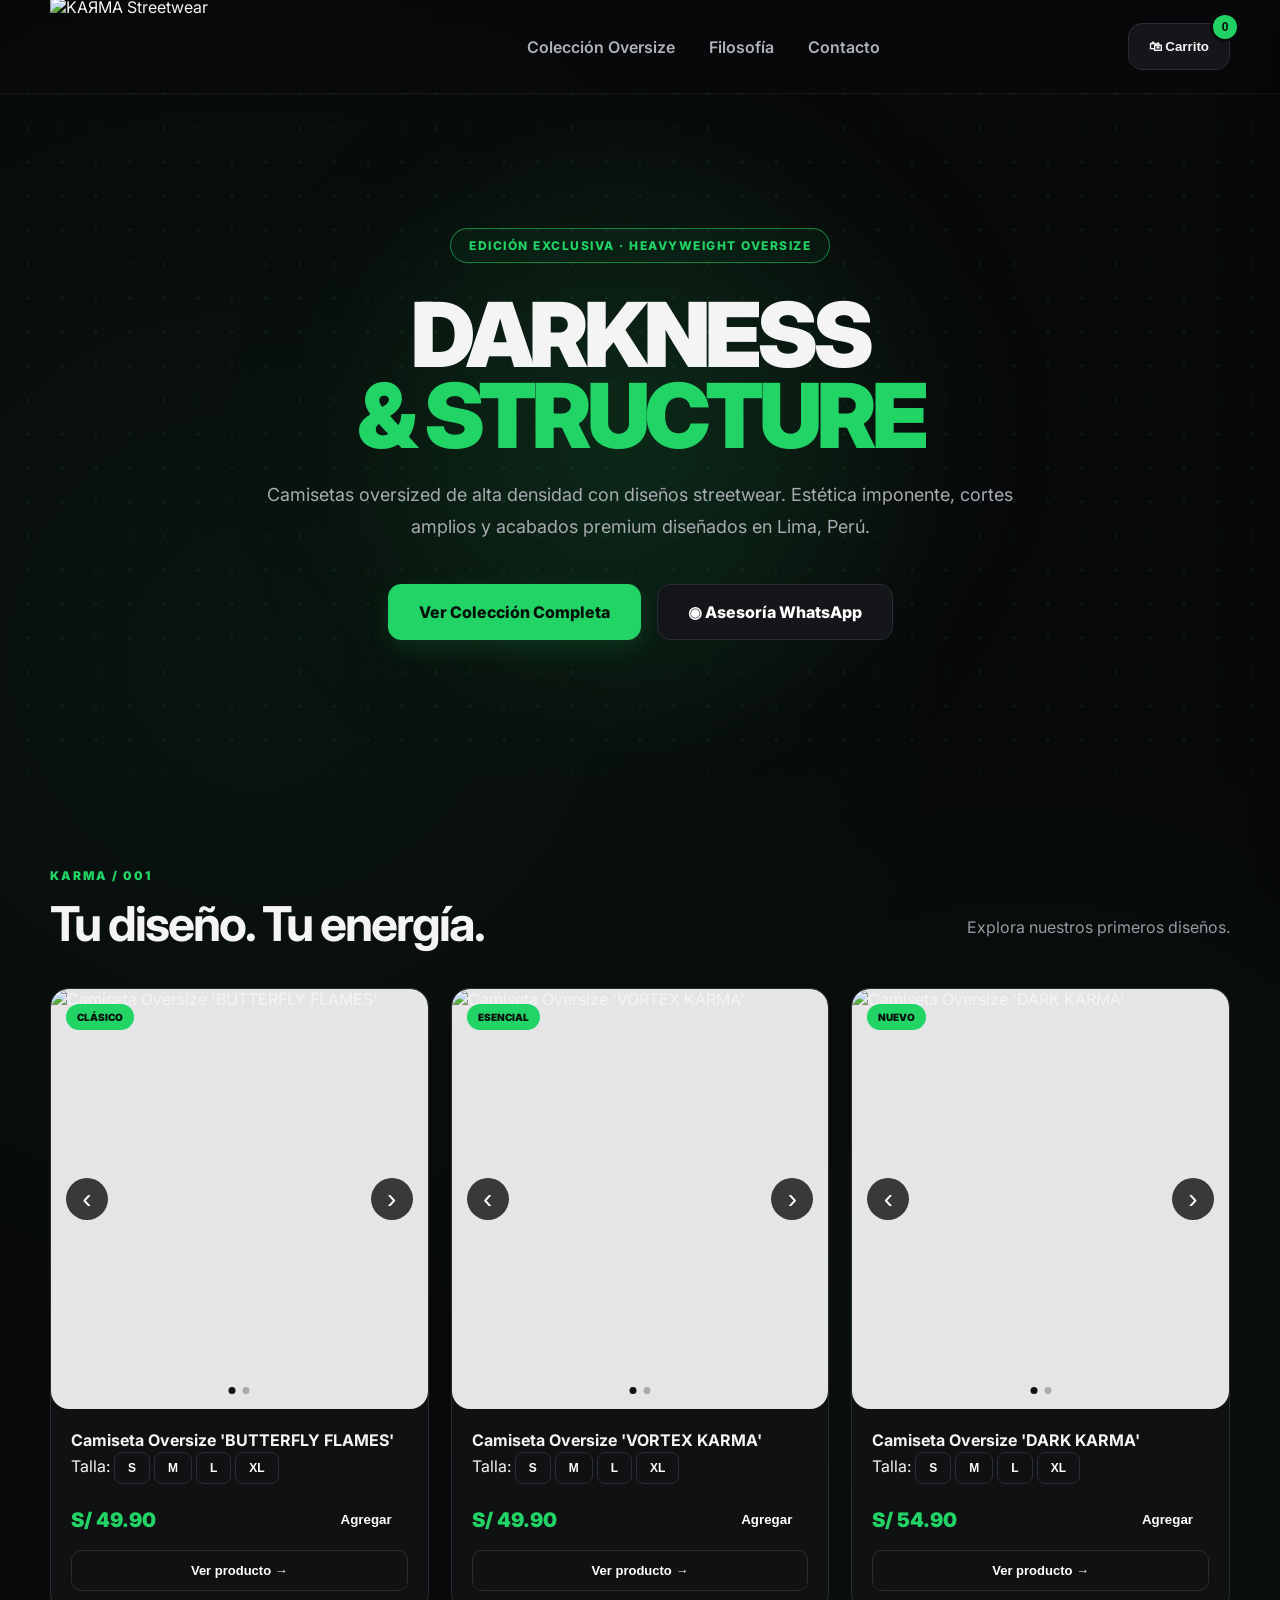
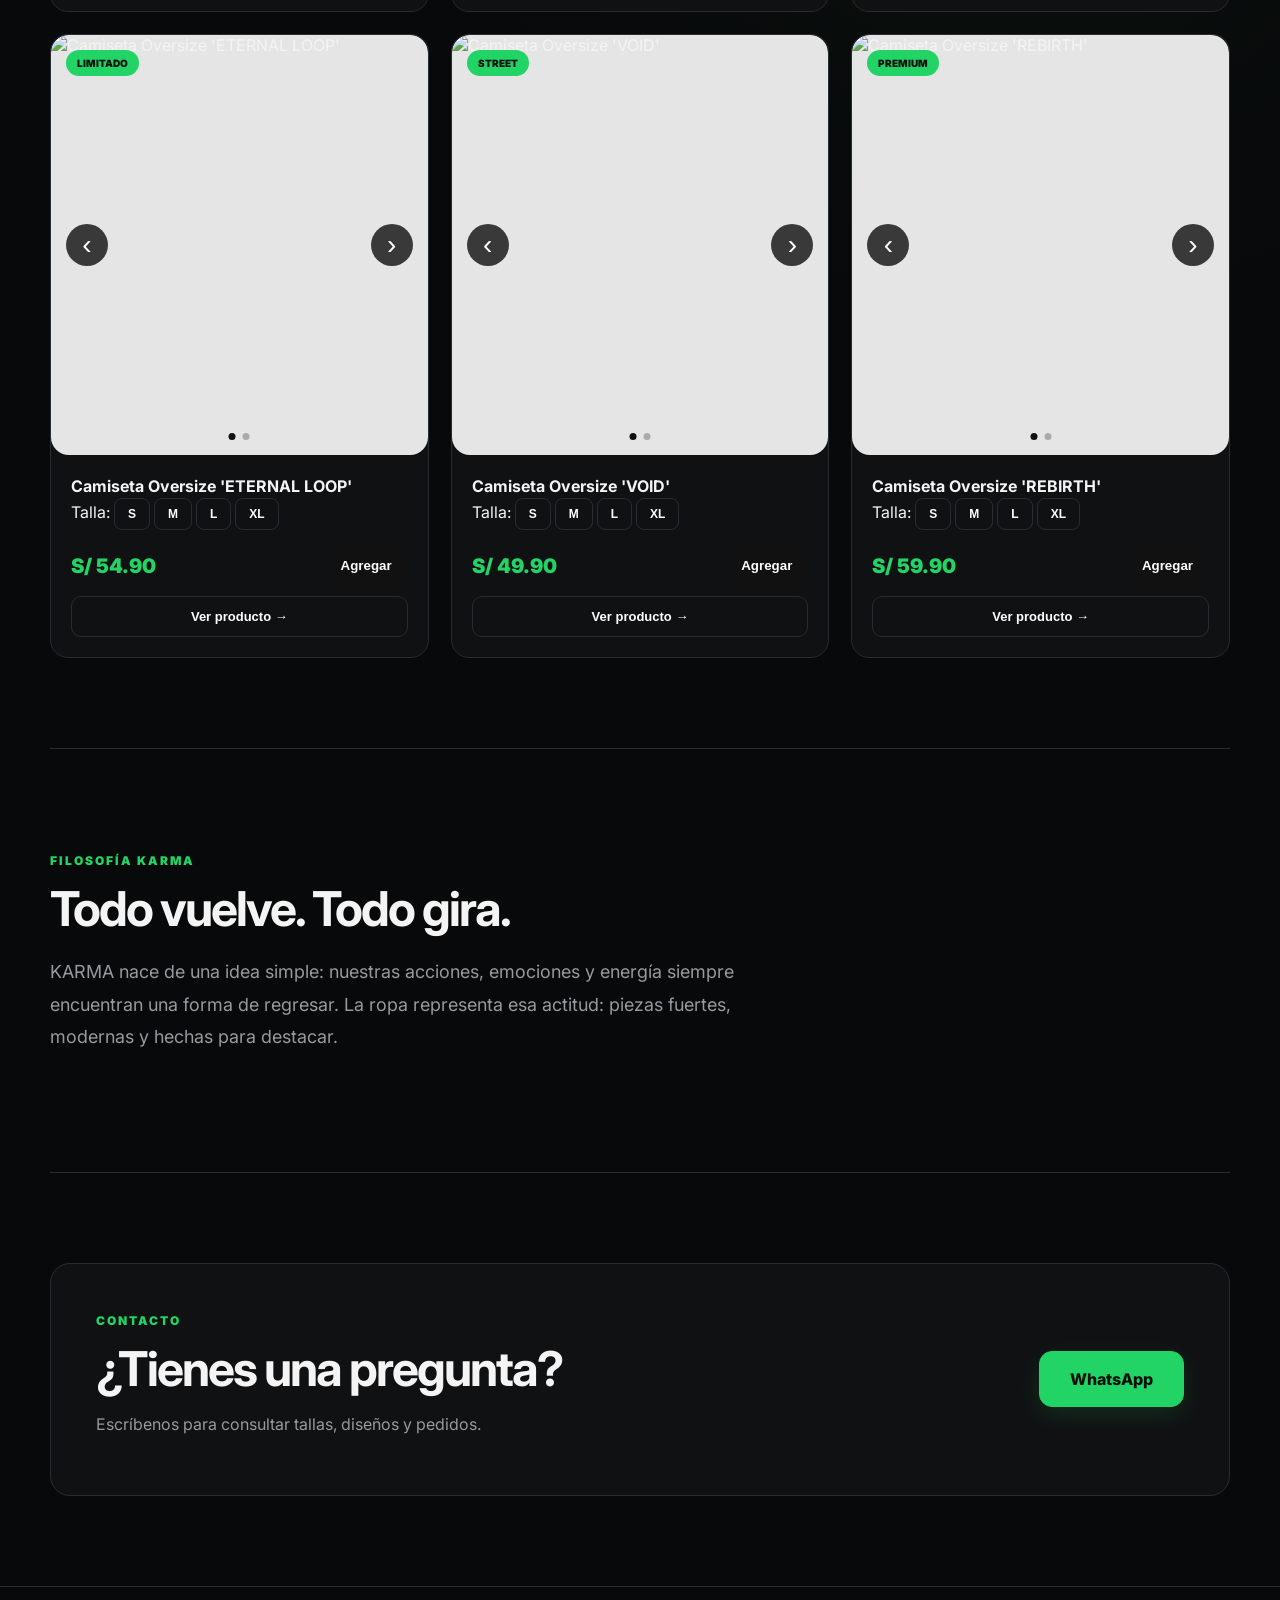
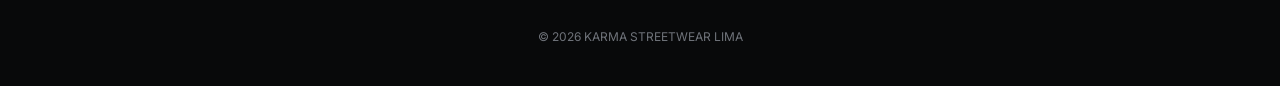
==== index.html @ e8d14afe "Add files via upload" ====
<!DOCTYPE html>
<html lang="es">
<head>
  <meta charset="UTF-8">
  <meta name="viewport" content="width=device-width, initial-scale=1.0">
  <meta name="description" content="KARMA — tienda de ropa streetwear oversized.">
  <title>KARMA | Streetwear</title>
  <link rel="preconnect" href="https://fonts.googleapis.com">
  <link rel="preconnect" href="https://fonts.gstatic.com" crossorigin>
  <link href="https://fonts.googleapis.com/css2?family=Inter:wght@400;500;600;700;800;900&display=swap" rel="stylesheet">
  <link rel="stylesheet" href="styles.css">
</head>
<body>

  <!-- NAVBAR -->
  <header class="navbar">
  <a href="#" class="brand">
  <img src="assets/logo-karma.png" alt="KAЯMA Streetwear">
</a>

    <nav class="nav-links">
      <a href="#coleccion">Colección Oversize</a>
      <a href="#filosofia">Filosofía</a>
      <a href="#contacto">Contacto</a>
    </nav>

    <button class="cart-button" id="cartButton" aria-label="Abrir carrito">
      🛍 <span>Carrito</span>
      <b id="cartCount">0</b>
    </button>
  </header>

  <!-- HERO -->
  <main>
    <section class="hero">
      <div class="hero-badge">EDICIÓN EXCLUSIVA · HEAVYWEIGHT OVERSIZE</div>

      <h1>DARKNESS <span>&amp; STRUCTURE</span></h1>

      <p>
        Camisetas oversized de alta densidad con diseños streetwear.
        Estética imponente, cortes amplios y acabados premium diseñados en Lima, Perú.
      </p>

      <div class="hero-actions">
        <a href="#coleccion" class="btn btn-primary">Ver Colección Completa</a>
        <a href="#contacto" class="btn btn-secondary">◉ Asesoría WhatsApp</a>
      </div>
    </section>

    <!-- COLECCIÓN -->
    <section class="collection" id="coleccion">
      <div class="section-heading">
        <div>
          <span class="eyebrow">KARMA / 001</span>
          <h2>Tu diseño. Tu energía.</h2>
        </div>
        <p>Explora nuestros primeros diseños.</p>
      </div>

      <div class="products" id="products"></div>
    </section>

    <!-- FILOSOFÍA -->
    <section class="philosophy" id="filosofia">
      <span class="eyebrow">FILOSOFÍA KARMA</span>
      <h2>Todo vuelve. Todo gira.</h2>
      <p>
        KARMA nace de una idea simple: nuestras acciones, emociones y energía
        siempre encuentran una forma de regresar. La ropa representa esa actitud:
        piezas fuertes, modernas y hechas para destacar.
      </p>
    </section>

    <!-- CONTACTO -->
    <section class="contact" id="contacto">
      <div>
        <span class="eyebrow">CONTACTO</span>
        <h2>¿Tienes una pregunta?</h2>
        <p>Escríbenos para consultar tallas, diseños y pedidos.</p>
      </div>
      <a class="btn btn-primary" href="https://wa.me/51999999999" target="_blank" rel="noopener">
        WhatsApp
      </a>
    </section>
  </main>

  <!-- MINI CARRITO -->
  <aside class="cart-panel" id="cartPanel">
    <div class="cart-header">
      <h3>Tu carrito</h3>
      <button id="closeCart">✕</button>
    </div>
    <div id="cartItems" class="cart-items">
      <p class="empty-cart">Tu carrito está vacío.</p>
    </div>
    <div class="cart-footer">
      <div><span>Total</span><strong id="cartTotal">S/ 0.00</strong></div>
      <button class="btn btn-primary checkout">Continuar pedido</button>
    </div>
  </aside>

  <div class="overlay" id="overlay"></div>
<!-- VISOR DE PRODUCTO -->
<div class="product-modal" id="productModal">

  <button class="product-modal-close" id="productModalClose">
    ✕
  </button>

  <img id="productModalImage" src="" alt="Producto">

</div>
<div class="payment-modal" id="paymentModal">

  <div class="payment-box">

    <button
      class="payment-close"
      id="paymentClose"
    >
      ✕
    </button>

    <span class="eyebrow">
      KAЯMA / PAGO
    </span>

    <h2>Realiza tu pago</h2>

    <p class="payment-intro">
      Escanea el código QR con Yape o realiza el pago al número indicado.
    </p>

    <img
      src="assets/payment/qr-yape.jpeg"
      alt="QR de Yape KAЯMA"
      class="yape-qr"
    >

    <div class="payment-data">

      <div>
        <span>Yape</span>
        <strong>938 746 323</strong>
      </div>

      <div>
        <span>Titular</span>
        <strong>Jefferson Sullon</strong>
      </div>

    </div>
<div class="customer-data">

  <h3>Datos de entrega</h3>

  <input
    type="text"
    id="customerName"
    placeholder="Nombre completo"
  >

  <input
    type="tel"
    id="customerPhone"
    placeholder="Número de celular"
  >

  <textarea
    id="customerAddress"
    placeholder="Dirección de entrega"
    rows="3"
  ></textarea>

</div>
    <div class="payment-total">
      <span>Total a pagar</span>
      <strong id="paymentTotal">S/ 0.00</strong>
    </div>

    <button
      class="btn btn-primary"
      id="paymentDone"
    >
      Ya realicé el pago
    </button>

  </div>

</div>
  <footer>
    <p>© 2026 KARMA STREETWEAR LIMA</p>
  </footer>

  <script src="script.js"></script>
</body>
</html>
---- styles.css ----
:root {
  --bg: #08090a;
  --surface: #101113;
  --surface-2: #15171a;
  --line: #292d31;
  --text: #f4f4f4;
  --muted: #969aa1;
  --green: #22d366;
  --green-dark: #12a94d;
}

* { box-sizing: border-box; }

html {
  scroll-behavior: smooth;
}

body {
  margin: 0;
  font-family: "Inter", Arial, sans-serif;
  color: var(--text);
  background:
    radial-gradient(circle at 20% 20%, rgba(34,211,102,.06), transparent 25%),
    radial-gradient(circle at 80% 40%, rgba(34,211,102,.04), transparent 28%),
    var(--bg);
}

a { color: inherit; text-decoration: none; }

button, a { -webkit-tap-highlight-color: transparent; }

.navbar {
  position: sticky;
  top: 0;
  z-index: 20;
  height: 94px;
  display: flex;
  align-items: center;
  justify-content: space-between;
  padding: 0 max(28px, calc((100vw - 1180px) / 2));
  border-bottom: 1px solid rgba(255,255,255,.07);
  background: rgba(8,9,10,.9);
  backdrop-filter: blur(14px);
}

.brand {
  display: flex;
  align-items: center;
  text-decoration: none;
}

.brand img {
  width: 230px;
  height: 100px;
  object-fit: contain;
  display: block;
  transition: transform 0.3s ease, filter 0.3s ease;
}

.brand:hover img {
  transform: scale(1.05);
  filter: brightness(1.1);
}

.nav-links {
  display: flex;
  gap: 34px;
  color: #aeb1b6;
  font-weight: 600;
}

.nav-links a:hover { color: var(--green); }

.cart-button {
  position: relative;
  border: 1px solid var(--line);
  background: #151619;
  color: var(--text);
  border-radius: 14px;
  padding: 15px 20px;
  font-weight: 800;
  cursor: pointer;
  transition:
    transform 0.2s ease,
    background 0.2s ease,
    border-color 0.2s ease,
    box-shadow 0.2s ease;
}

.cart-button:hover {
  transform: translateY(-2px);
  background: #1d1f22;
  border-color: var(--green);
  box-shadow: 0 8px 25px rgba(34, 211, 102, 0.12);
}

.cart-button:active {
  transform: translateY(0) scale(0.98);
}

.cart-button b {
  position: absolute;
  right: -8px;
  top: -9px;
  min-width: 24px;
  height: 24px;
  display: grid;
  place-items: center;
  padding: 0 6px;
  border-radius: 50px;
  background: var(--green);
  color: #07100a;
  font-size: 12px;
  box-shadow: 0 0 0 3px #0b0c0e;
  transition: transform 0.2s ease;
}

.hero {
  min-height: 680px;
  display: flex;
  flex-direction: column;
  justify-content: center;
  align-items: center;
  text-align: center;
  padding: 100px 24px;
  position: relative;
  overflow: hidden;

  background-image:
    radial-gradient(rgba(34, 211, 102, 0.14) 1px, transparent 1px),
    radial-gradient(circle at center, rgba(34, 211, 102, 0.08), transparent 45%);

  background-size: 34px 34px, 100% 100%;
  background-position: center;
}

.hero::before {
  content: "";
  position: absolute;
  width: 500px;
  height: 500px;
  border-radius: 50%;
  background: rgba(34, 211, 102, 0.06);
  filter: blur(100px);
  pointer-events: none;
}

.hero > * {
  position: relative;
  z-index: 1;
}

.hero-badge {
  padding: 9px 18px;
  border: 1px solid rgba(34, 211, 102, 0.55);
  border-radius: 30px;
  color: var(--green);
  background: rgba(34, 211, 102, 0.04);
  font-size: 12px;
  font-weight: 800;
  letter-spacing: 1.5px;
  transition: transform 0.25s ease, background 0.25s ease;
}

.hero-badge:hover {
  transform: translateY(-2px);
  background: rgba(34, 211, 102, 0.09);
}

.hero h1 {
  margin: 32px 0 22px;
  font-size: clamp(54px, 7vw, 104px);
  line-height: 0.9;
  letter-spacing: -5px;
  font-weight: 950;
  text-transform: uppercase;
}

.hero h1 span {
  color: var(--green);
  display: block;
}

.hero p {
  max-width: 780px;
  margin: 0;
  color: #a8abb1;
  font-size: 18px;
  line-height: 1.8;
}

.hero-actions {
  display: flex;
  gap: 16px;
  margin-top: 40px;
  flex-wrap: wrap;
  justify-content: center;
}
.btn {
  display: inline-flex;
  align-items: center;
  justify-content: center;
  min-height: 56px;
  padding: 0 30px;
  border-radius: 13px;
  border: 1px solid var(--line);
  font-weight: 800;
  cursor: pointer;
  text-decoration: none;
  transition: transform 0.25s ease, background 0.25s ease, box-shadow 0.25s ease;
}

.btn:hover {
  transform: translateY(-3px);
}

.btn-primary {
  background: var(--green);
  color: #061008;
  border-color: var(--green);
  box-shadow: 0 8px 25px rgba(34, 211, 102, 0.15);
}

.btn-primary:hover {
  background: #39e67a;
  box-shadow: 0 12px 30px rgba(34, 211, 102, 0.25);
}

.btn-secondary {
  background: #151619;
  color: white;
}

.btn-secondary:hover {
  background: #202225;
  border-color: #3a3d42;
}

.collection, .philosophy, .contact {
  width: min(1180px, calc(100% - 48px));
  margin: 0 auto;
}

.collection { padding: 90px 0; }

.section-heading {
  display: flex;
  justify-content: space-between;
  align-items: end;
  gap: 30px;
  margin-bottom: 35px;
}

.eyebrow {
  color: var(--green);
  font-size: 12px;
  font-weight: 900;
  letter-spacing: 2px;
}

h2 {
  margin: 10px 0 0;
  font-size: clamp(30px, 4vw, 48px);
  letter-spacing: -2px;
}

.section-heading p { color: var(--muted); }

.products {
  display: grid;
  grid-template-columns: repeat(3, 1fr);
  gap: 22px;
}

.product {
  overflow: hidden;
  background: var(--surface);
  border: 1px solid var(--line);
  border-radius: 18px;
  transition: transform 0.25s ease, box-shadow 0.25s ease;
}

.product:hover {
  transform: translateY(-6px);
  box-shadow: 0 18px 40px rgba(0, 0, 0, 0.12);
}

.product-image {
  position: relative;
  width: 100%;
  height: 420px;
  background: #e5e5e5;
  border-radius: 18px;
  overflow: hidden;
  display: flex;
  align-items: center;
  justify-content: center;
}

.product-image img {
  width: 100%;
  height: 100%;
  object-fit: cover;
  object-position: center;
  display: block;
  transition: transform 0.4s ease;
}

.product:hover .product-image img {
  transform: scale(1.04);
}
.product-image .tag {
  position: absolute;
  top: 15px;
  left: 15px;
  z-index: 5;
}

.image-arrow {
  position: absolute;
  top: 50%;
  transform: translateY(-50%);
  width: 42px;
  height: 42px;
  border: none;
  border-radius: 50%;
  background: rgba(0, 0, 0, 0.75);
  color: white;
  font-size: 28px;
  cursor: pointer;
  z-index: 10;
}

.image-arrow.left {
  left: 15px;
}

.image-arrow.right {
  right: 15px;
}

.image-dots {
  position: absolute;
  bottom: 15px;
  left: 50%;
  transform: translateX(-50%);
  display: flex;
  gap: 7px;
  z-index: 10;
}

.image-dots .dot {
  width: 7px;
  height: 7px;
  background: #aaa;
  border-radius: 50%;
}

.image-dots .dot.active {
  background: #111;
}
.tag {
  position: absolute;
  top: 15px;
  left: 15px;
  padding: 7px 11px;
  border-radius: 30px;
  background: var(--green);
  color: #07100a;
  font-size: 10px;
  font-weight: 900;
}

.product-info { padding: 20px; }

.product-info h3 {
  margin: 0;
  font-size: 16px;
  line-height: 1.45;
}

.product-meta {
  display: flex;
  justify-content: space-between;
  align-items: center;
  margin-top: 17px;
}

.price {
  color: var(--green);
  font-size: 20px;
  font-weight: 900;
}

.add {
  border: 0;
  border-radius: 10px;
  background: #111;
  color: white;
  padding: 11px 16px;
  font-weight: 800;
  cursor: pointer;
  transition: all 0.2s ease;
}

.add:hover {
  background: #333;
  transform: scale(1.04);
}

.add:active {
  transform: scale(0.97);
}

.add:hover { background: var(--green); color: #061008; }

.philosophy {
  padding: 100px 0;
  border-top: 1px solid var(--line);
  border-bottom: 1px solid var(--line);
}

.philosophy p {
  max-width: 760px;
  color: var(--muted);
  font-size: 18px;
  line-height: 1.8;
}

.contact {
  margin-top: 90px;
  margin-bottom: 90px;
  padding: 45px;
  display: flex;
  align-items: center;
  justify-content: space-between;
  gap: 30px;
  background: var(--surface);
  border: 1px solid var(--line);
  border-radius: 20px;
}

.contact p { color: var(--muted); }

footer {
  padding: 30px;
  text-align: center;
  border-top: 1px solid var(--line);
  color: #6f737a;
  font-size: 12px;
}

.cart-panel {
  position: fixed;
  z-index: 50;
  right: 0;
  top: 0;
  width: min(420px, 100%);
  height: 100vh;
  display: flex;
  flex-direction: column;
  background: #0d0e10;
  border-left: 1px solid var(--line);
  transform: translateX(100%);
  transition: .25s ease;
}

.cart-panel.open { transform: translateX(0); }

.cart-header {
  padding: 25px;
  display: flex;
  justify-content: space-between;
  border-bottom: 1px solid var(--line);
}

.cart-header h3 { margin: 0; }

.cart-header button {
  border: 0;
  background: transparent;
  color: white;
  font-size: 20px;
  cursor: pointer;
}

.cart-items {
  flex: 1;
  overflow: auto;
  padding: 20px 25px;
}

.empty-cart { color: var(--muted); }

.cart-item {
  display: flex;
  justify-content: space-between;
  gap: 15px;
  padding: 15px 0;
  border-bottom: 1px solid var(--line);
}

.cart-item small { color: var(--muted); }

.remove {
  border: 0;
  background: transparent;
  color: #ff7777;
  cursor: pointer;
}

.cart-footer {
  padding: 25px;
  border-top: 1px solid var(--line);
}

.cart-footer > div {
  display: flex;
  justify-content: space-between;
  margin-bottom: 18px;
}

.cart-footer strong { color: var(--green); }

.checkout { width: 100%; }

.overlay {
  position: fixed;
  inset: 0;
  z-index: 40;
  background: rgba(0,0,0,.65);
  opacity: 0;
  pointer-events: none;
  transition: .25s;
}

.overlay.open {
  opacity: 1;
  pointer-events: auto;
}

@media (max-width: 850px) {
  .navbar { height: 78px; }
  .nav-links { display: none; }
  .brand-mark { width: 46px; height: 46px; }
  .brand strong { font-size: 17px; }
  .products { grid-template-columns: repeat(2, 1fr); }
  .hero { min-height: 600px; }
}

@media (max-width: 560px) {
  .hero h1 { letter-spacing: -3px; }
  .hero p { font-size: 15px; }
  .hero-actions, .contact, .section-heading {
    flex-direction: column;
    align-items: stretch;
  }
  .products { grid-template-columns: 1fr; }
  .collection, .philosophy, .contact {
    width: min(100% - 30px, 1180px);
  }
}
.size {
  border: 1px solid var(--line);
  background: transparent;
  color: white;
  padding: 8px 13px;
  border-radius: 8px;
  font-size: 12px;
  font-weight: 800;
  cursor: pointer;
  transition: all 0.2s ease;
}

.size:hover {
  border-color: var(--green);
  color: var(--green);
}

.size.selected {
  background: var(--green);
  color: #061008;
  border-color: var(--green);
}
.quantity {
  display: flex;
  align-items: center;
  gap: 8px;
  margin-top: 14px;
}

.quantity button {
  width: 32px;
  height: 32px;
  border: 1px solid #292b2f;
  border-radius: 8px;
  background: #101113;
  color: white;
  font-size: 17px;
  font-weight: 900;
  cursor: pointer;
  transition: all 0.2s ease;
}

.quantity button:hover {
  background: var(--green);
  color: #061008;
  border-color: var(--green);
  transform: scale(1.05);
}

.quantity span {
  min-width: 28px;
  text-align: center;
  font-size: 14px;
  font-weight: 900;
}
/* =========================
   CARRITO PROFESIONAL
========================= */

.cart-panel {
  width: min(430px, 92vw);
  background: #0d0e10;
  border-left: 1px solid #292b2f;
  box-shadow: -15px 0 40px rgba(0, 0, 0, 0.35);
}

.cart-header {
  padding: 22px 24px;
  border-bottom: 1px solid #292b2f;
}

.cart-header h3 {
  margin: 0;
  font-size: 22px;
  font-weight: 900;
}

.cart-header button {
  width: 36px;
  height: 36px;
  border: 1px solid #292b2f;
  border-radius: 10px;
  background: #151619;
  color: white;
  cursor: pointer;
  font-size: 16px;
  transition: all 0.2s ease;
}

.cart-header button:hover {
  background: #22d366;
  color: #061008;
  border-color: #22d366;
}

.cart-items {
  padding: 20px;
}

.cart-item {
  padding: 17px;
  margin-bottom: 12px;
  border: 1px solid #292b2f;
  border-radius: 14px;
  background: #151619;
  transition: transform 0.2s ease, border-color 0.2s ease;
}

.cart-item:hover {
  transform: translateY(-2px);
  border-color: rgba(34, 211, 102, 0.5);
}

.cart-item strong {
  display: block;
  margin-bottom: 7px;
  font-size: 14px;
  line-height: 1.4;
}

.cart-item small {
  color: #a8abb1;
  line-height: 1.7;
}

.cart-item .remove {
  margin-top: 12px;
  border: 0;
  background: transparent;
  color: #ff6b6b;
  font-size: 12px;
  font-weight: 800;
  cursor: pointer;
  padding: 0;
}

.cart-item .remove:hover {
  color: #ff8585;
  text-decoration: underline;
}

.cart-footer {
  padding: 20px 24px;
  border-top: 1px solid #292b2f;
  background: #0d0e10;
}

.cart-footer > div {
  display: flex;
  justify-content: space-between;
  align-items: center;
  margin-bottom: 16px;
}

.cart-footer span {
  color: #a8abb1;
  font-size: 14px;
}

.cart-footer strong {
  color: #22d366;
  font-size: 23px;
  font-weight: 900;
}

.cart-footer .checkout {
  width: 100%;
}
.cart-product-image {
  width: 70px;
  height: 80px;
  object-fit: cover;
  border-radius: 10px;
  flex-shrink: 0;
}

.cart-product-details {
  flex: 1;
  min-width: 0;
}

.cart-product-details strong {
  margin-bottom: 5px;
}

.cart-product-details small {
  display: block;
}
/* =========================
   ADAPTACIÓN PARA CELULAR
========================= */

@media (max-width: 700px) {

  .navbar {
    padding: 14px 16px;
  }

  .brand img {
    width: 150px;
    height: 75px;
  }

  .nav-links {
    display: none;
  }

  .cart-button span {
    display: none;
  }

  .cart-button {
    padding: 10px 12px;
  }

  .hero {
    min-height: 600px;
    padding: 80px 20px;
  }

  .hero h1 {
    font-size: clamp(45px, 14vw, 70px);
    letter-spacing: -3px;
  }

  .hero p {
    font-size: 15px;
    line-height: 1.6;
  }

  .hero-actions {
    width: 100%;
    flex-direction: column;
    gap: 10px;
  }

  .hero-actions .btn {
    width: 100%;
  }

  .collection {
    padding-left: 16px;
    padding-right: 16px;
  }

  .section-heading {
    flex-direction: column;
    align-items: flex-start;
    gap: 10px;
  }

  .products {
    grid-template-columns: 1fr;
  }

  .product-image {
    height: 430px;
  }

  .philosophy,
  .contact {
    margin-left: 16px;
    margin-right: 16px;
  }

  .contact {
    flex-direction: column;
    align-items: flex-start;
    gap: 25px;
  }

  .contact .btn {
    width: 100%;
  }

  .cart-panel {
    width: 92vw;
  }

}
/* =========================
   ANIMACIÓN PRODUCTOS
========================= */

.product {
  animation: productAppear 0.6s ease both;
}

.product:nth-child(2) {
  animation-delay: 0.08s;
}

.product:nth-child(3) {
  animation-delay: 0.16s;
}

.product:nth-child(4) {
  animation-delay: 0.24s;
}

.product:nth-child(5) {
  animation-delay: 0.32s;
}

.product:nth-child(6) {
  animation-delay: 0.40s;
}

@keyframes productAppear {

  from {
    opacity: 0;
    transform: translateY(20px);
  }

  to {
    opacity: 1;
    transform: translateY(0);
  }

}
/* =========================
   VISOR DE PRODUCTO
========================= */

.product-modal {
  position: fixed;
  inset: 0;
  z-index: 1000;
  display: none;
  align-items: center;
  justify-content: center;
  padding: 30px;
  background: rgba(0, 0, 0, 0.88);
  backdrop-filter: blur(8px);
}

.product-modal.open {
  display: flex;
}

.product-modal img {
  max-width: min(850px, 92vw);
  max-height: 88vh;
  object-fit: contain;
  border-radius: 14px;
  box-shadow: 0 25px 80px rgba(0, 0, 0, 0.6);
}

.product-modal-close {
  position: absolute;
  top: 25px;
  right: 25px;
  width: 44px;
  height: 44px;
  border: 1px solid #444;
  border-radius: 50%;
  background: #151619;
  color: white;
  font-size: 20px;
  cursor: pointer;
  z-index: 1001;
  transition: all 0.2s ease;
}

.product-modal-close:hover {
  background: var(--green);
  color: #061008;
  border-color: var(--green);
}
/* =========================
   IMAGEN PRODUCTO INDIVIDUAL
========================= */

.product-detail-image {
  width: 100%;
  height: 600px;
  display: flex;
  align-items: center;
  justify-content: center;
  background: #e5e5e5;
  border-radius: 18px;
  overflow: hidden;
}

.product-detail-image img {
  width: 100%;
  height: 100%;
  object-fit: cover;
  object-position: center;
  display: block;
}
.detail-sizes {
  display: flex;
  gap: 10px;
  margin-top: 12px;
}

.detail-sizes button {
  width: 48px;
  height: 44px;
  border: 1px solid var(--line);
  border-radius: 9px;
  background: transparent;
  color: white;
  font-size: 13px;
  font-weight: 800;
  cursor: pointer;
  transition: all 0.2s ease;
}

.detail-sizes button:hover {
  border-color: var(--green);
  color: var(--green);
}

.detail-sizes button.selected {
  background: var(--green);
  color: #061008;
  border-color: var(--green);
  transform: translateY(-2px);
}

.view-product {
  width: 100%;
  margin-top: 12px;
  padding: 12px 16px;
  border: 1px solid #292b2f;
  border-radius: 10px;
  background: transparent;
  color: white;
  font-size: 13px;
  font-weight: 800;
  cursor: pointer;
  transition: all 0.2s ease;
}

.view-product:hover {
  background: var(--green);
  color: #061008;
  border-color: var(--green);
  transform: translateY(-2px);
}

.product-detail-gallery {
  position: relative;
  width: 100%;
  height: 100%;
  display: flex;
  align-items: center;
  justify-content: center;
}

.product-detail-gallery img {
  width: 100%;
  height: 100%;
  object-fit: cover;
  object-position: center;
  display: block;
}

.detail-image-arrow {
  position: absolute;
  top: 50%;
  transform: translateY(-50%);
  width: 44px;
  height: 44px;
  border: none;
  border-radius: 50%;
  background: rgba(0, 0, 0, 0.75);
  color: white;
  font-size: 30px;
  cursor: pointer;
  z-index: 5;
  transition: all 0.2s ease;
}

.detail-image-arrow.left {
  left: 18px;
}

.detail-image-arrow.right {
  right: 18px;
}

.detail-image-arrow:hover {
  background: var(--green);
  color: #061008;
  transform: translateY(-50%) scale(1.05);
}

.product-detail-thumbnails {
  display: flex;
  gap: 12px;
  margin-top: 14px;
  justify-content: center;
}

.product-detail-thumbnail {
  width: 82px;
  height: 95px;
  padding: 0;
  border: 2px solid #292b2f;
  border-radius: 10px;
  background: #e5e5e5;
  overflow: hidden;
  cursor: pointer;
  transition: all 0.2s ease;
}

.product-detail-thumbnail img {
  width: 100%;
  height: 100%;
  object-fit: cover;
  display: block;
}

.product-detail-thumbnail:hover {
  border-color: var(--green);
  transform: translateY(-2px);
}

.product-detail-thumbnail.active {
  border-color: var(--green);
  box-shadow: 0 0 0 1px var(--green);
}

.product-details-extra {
  margin-top: 35px;
  padding-top: 25px;
  border-top: 1px solid #292b2f;
}

.product-details-extra h3 {
  margin: 0 0 18px;
  font-size: 13px;
  letter-spacing: 1.5px;
  font-weight: 900;
  color: var(--green);
}

.product-details-extra ul {
  list-style: none;
  padding: 0;
  margin: 0;
}

.product-details-extra li {
  position: relative;
  padding: 9px 0 9px 20px;
  color: #a8abb1;
  font-size: 14px;
  line-height: 1.5;
}

.product-details-extra li::before {
  content: "•";
  position: absolute;
  left: 0;
  color: var(--green);
  font-size: 18px;
  font-weight: 900;
}

.payment-modal {
  position: fixed;
  inset: 0;
  z-index: 2000;
  display: none;
  align-items: center;
  justify-content: center;
  padding: 20px;
  background: rgba(0, 0, 0, 0.88);
  backdrop-filter: blur(8px);
}

.payment-modal.open {
  display: flex;
}

.payment-box {
  position: relative;
  width: min(440px, 100%);
  max-height: 90vh;
  overflow-y: auto;
  padding: 30px;
  border: 1px solid #292b2f;
  border-radius: 20px;
  background: #0d0e10;
  box-shadow: 0 25px 80px rgba(0, 0, 0, 0.6);
  text-align: center;
}

.payment-box h2 {
  margin: 12px 0 10px;
  font-size: 28px;
}

.payment-intro {
  margin: 0 auto 22px;
  color: #a8abb1;
  font-size: 14px;
  line-height: 1.6;
}

.payment-close {
  position: absolute;
  top: 16px;
  right: 16px;
  width: 36px;
  height: 36px;
  border: 1px solid #292b2f;
  border-radius: 10px;
  background: #151619;
  color: white;
  cursor: pointer;
  font-size: 16px;
}

.payment-close:hover {
  background: var(--green);
  color: #061008;
  border-color: var(--green);
}

.yape-qr {
  width: 230px;
  height: 230px;
  object-fit: cover;
  object-position: center top;
  padding: 0;
  margin: 0 auto 22px;
  display: block;
  background: transparent;
  border-radius: 14px;
}

.payment-data {
  display: grid;
  gap: 10px;
  margin-bottom: 18px;
}

.payment-data div {
  display: flex;
  justify-content: space-between;
  align-items: center;
  padding: 13px 15px;
  border: 1px solid #292b2f;
  border-radius: 10px;
  background: #151619;
  text-align: left;
}

.payment-data span {
  color: #a8abb1;
  font-size: 13px;
}

.payment-data strong {
  font-size: 14px;
}

.payment-total {
  display: flex;
  justify-content: space-between;
  align-items: center;
  margin: 20px 0;
  padding: 16px;
  border-top: 1px solid #292b2f;
  border-bottom: 1px solid #292b2f;
}

.payment-total span {
  color: #a8abb1;
}

.payment-total strong {
  color: var(--green);
  font-size: 22px;
  font-weight: 900;
}

.payment-box .btn {
  width: 100%;
}

.customer-data {
  margin: 20px 0;
  text-align: left;
}

.customer-data h3 {
  margin: 0 0 12px;
  font-size: 15px;
  font-weight: 800;
  text-transform: uppercase;
  letter-spacing: 0.08em;
}

.customer-data input,
.customer-data textarea {
  width: 100%;
  box-sizing: border-box;
  margin-bottom: 10px;
  padding: 13px 14px;
  border: 1px solid #292b2f;
  border-radius: 10px;
  outline: none;
  background: #151619;
  color: white;
  font-family: inherit;
  font-size: 14px;
  transition: 0.2s ease;
}

.customer-data input::placeholder,
.customer-data textarea::placeholder {
  color: #777a80;
}

.customer-data input:focus,
.customer-data textarea:focus {
  border-color: var(--green);
  box-shadow: 0 0 0 2px rgba(84, 255, 120, 0.08);
}

.customer-data textarea {
  min-height: 80px;
  resize: vertical;
}
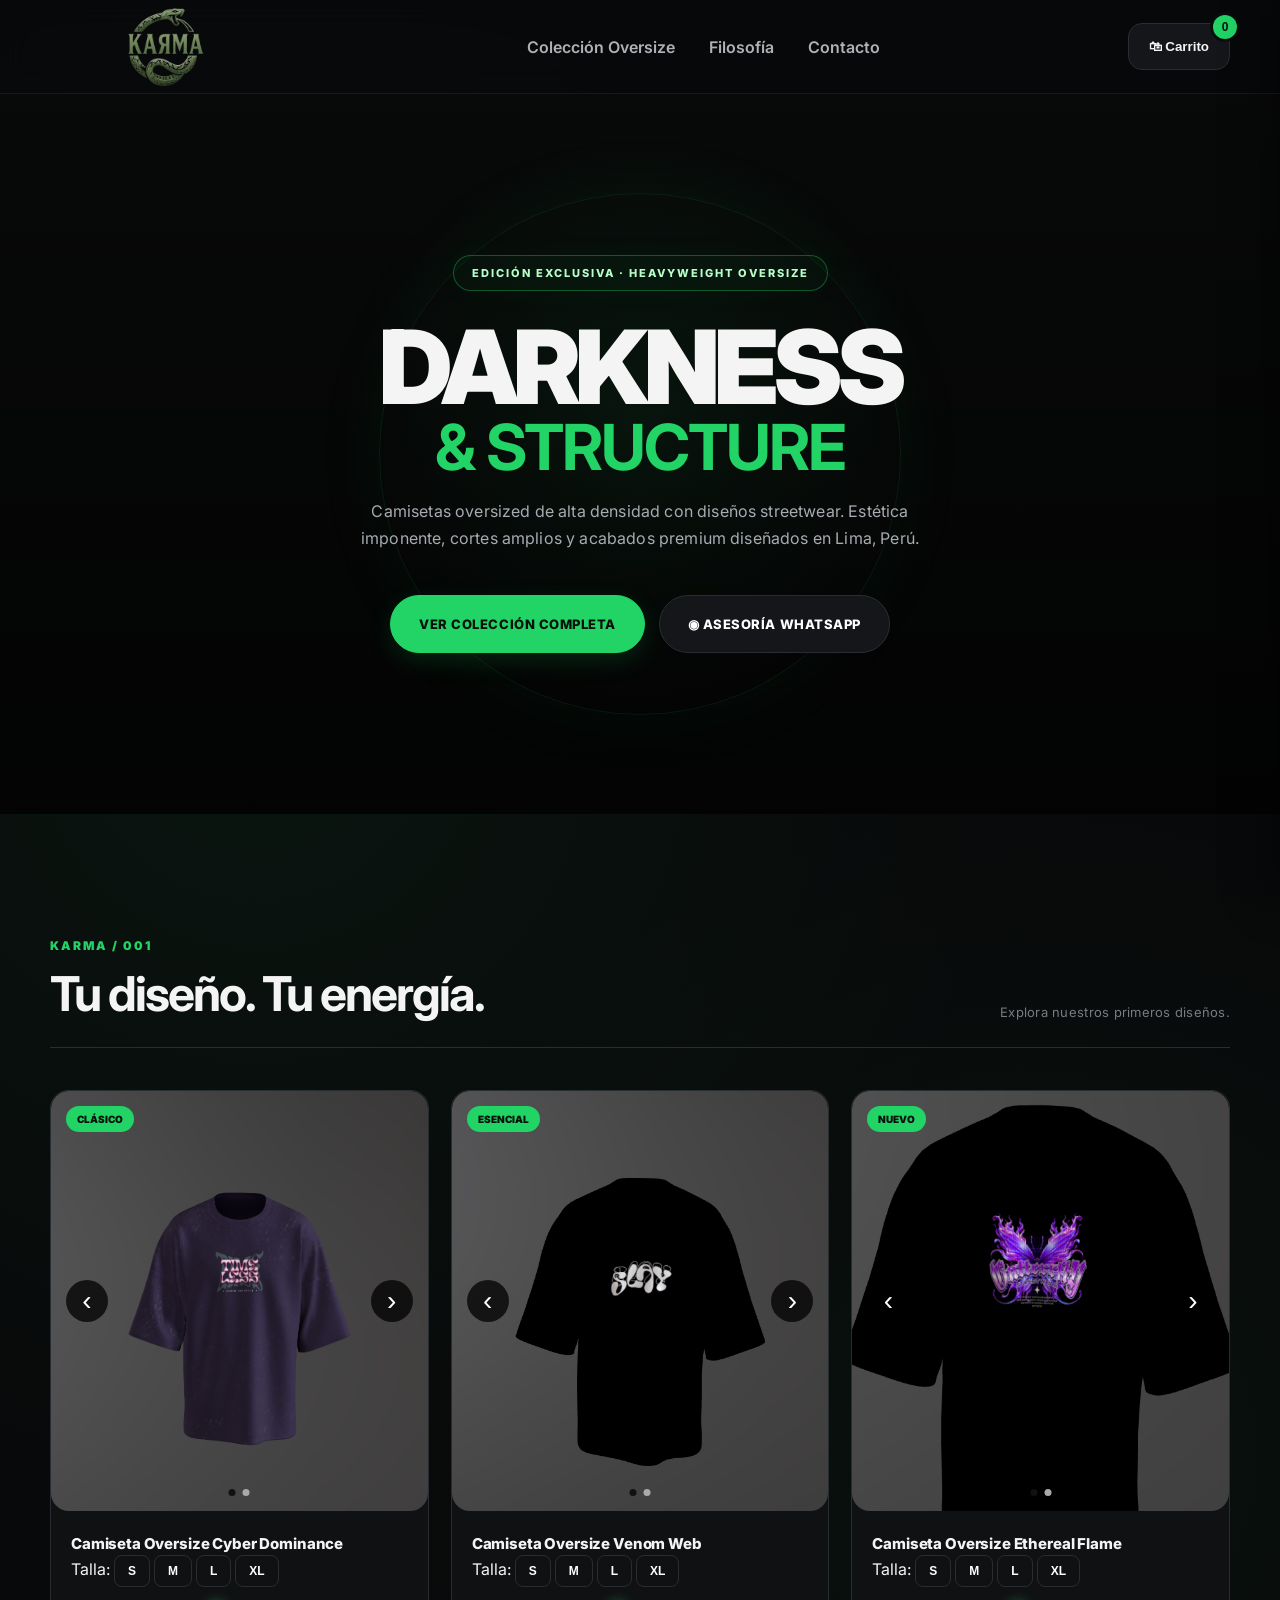
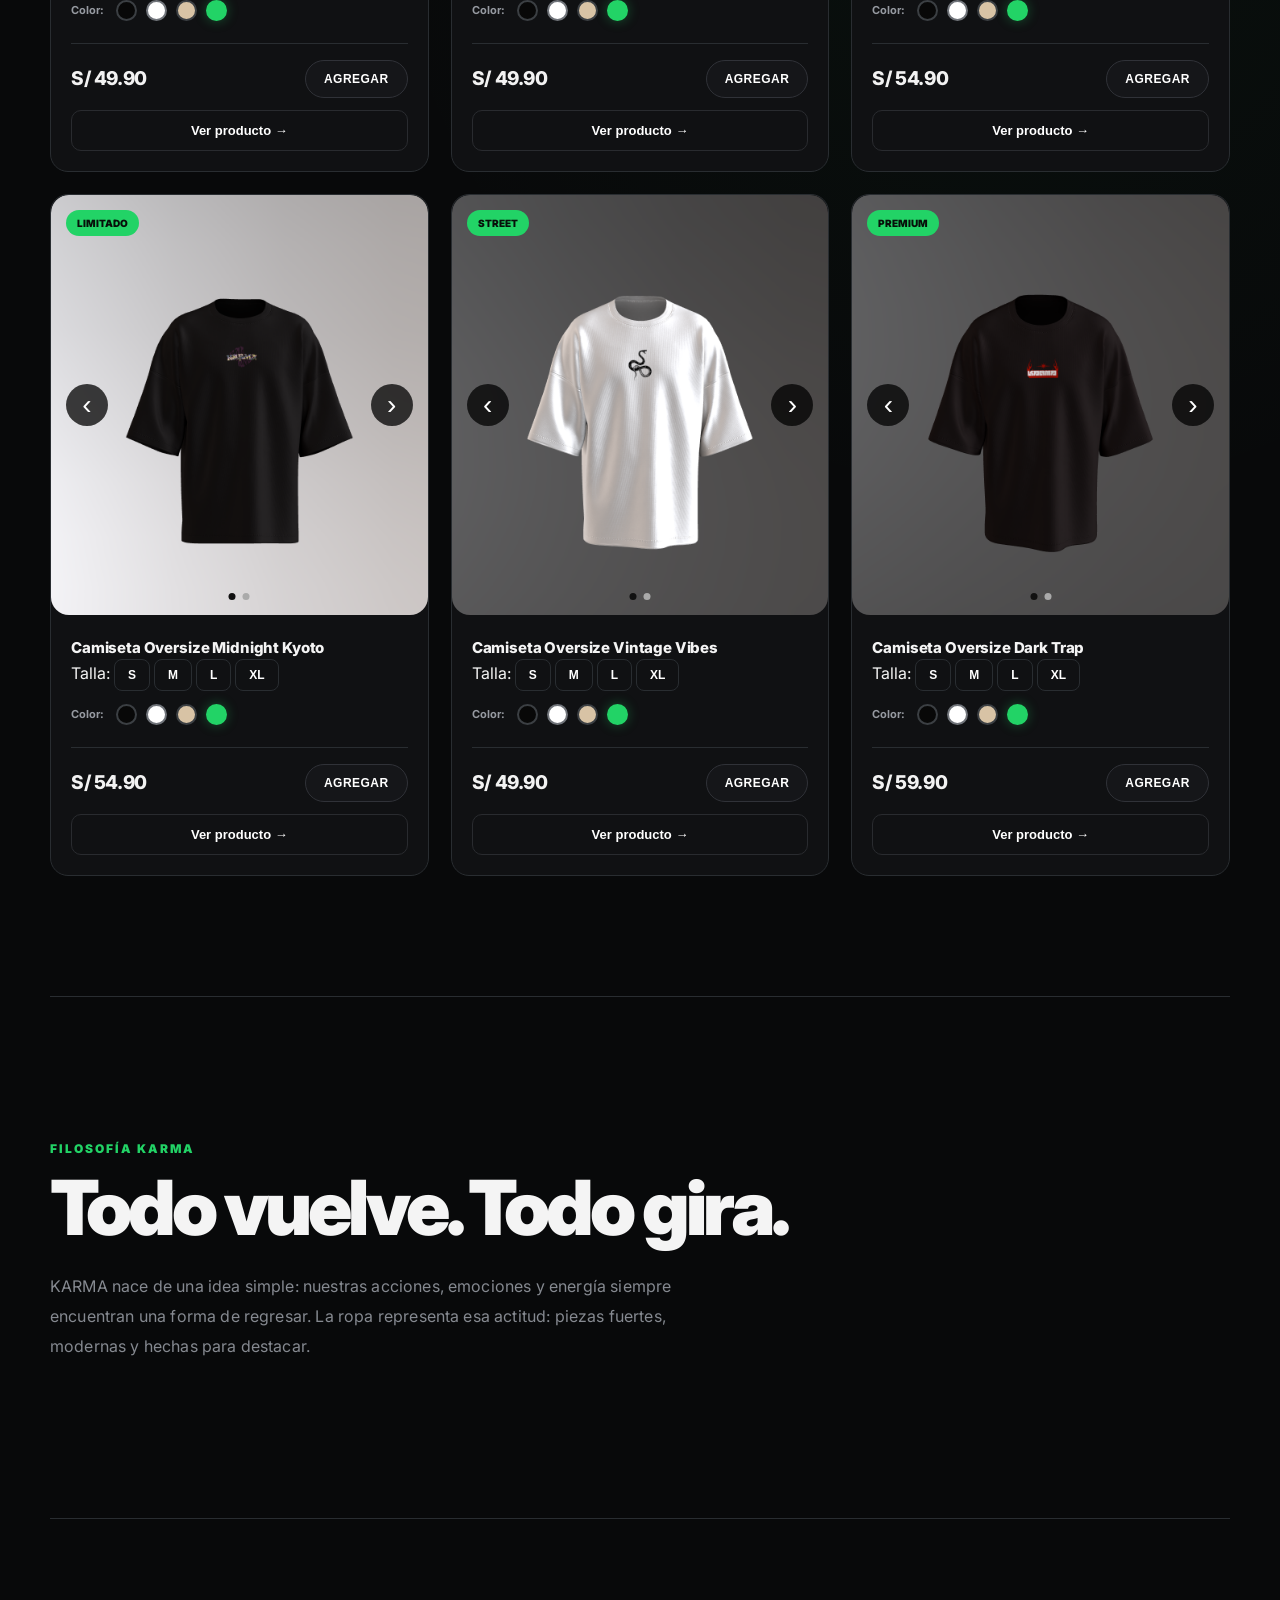
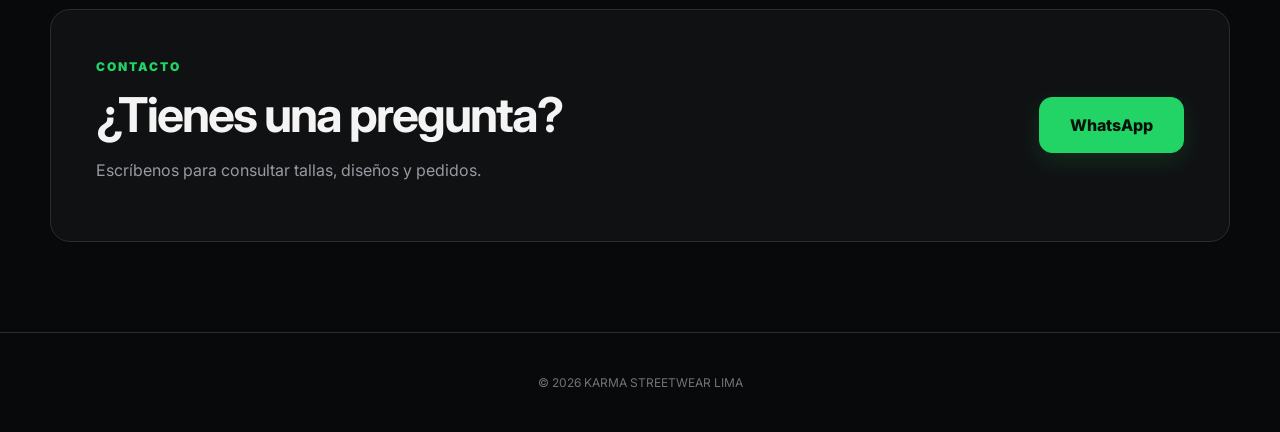
==== commit 48cc90ab: "Add files via upload" ====
--- a/index.html
+++ b/index.html
@@ -79,7 +79,7 @@
         <h2>¿Tienes una pregunta?</h2>
         <p>Escríbenos para consultar tallas, diseños y pedidos.</p>
       </div>
-      <a class="btn btn-primary" href="https://wa.me/51999999999" target="_blank" rel="noopener">
+      <a class="btn btn-primary" href="https://wa.me/51938746323" target="_blank" rel="noopener">
         WhatsApp
       </a>
     </section>
@@ -101,6 +101,16 @@
   </aside>
 
   <div class="overlay" id="overlay"></div>
+  <div class="karma-notification" id="karmaNotification">
+  <div class="karma-notification-icon">!</div>
+
+  <div>
+    <strong id="karmaNotificationTitle">Selecciona una talla</strong>
+    <span id="karmaNotificationText">
+      Elige una talla antes de continuar.
+    </span>
+  </div>
+</div>
 <!-- VISOR DE PRODUCTO -->
 <div class="product-modal" id="productModal">
 
@@ -195,4 +205,11 @@
 
   <script src="script.js"></script>
 </body>
+
+<div class="page-loader" id="pageLoader">
+  <div class="loader-logo">
+    <img src="assets/logo-karma.png" alt="KAЯMA">
+  </div>
+</div>
+
 </html>
--- a/styles.css
+++ b/styles.css
@@ -116,33 +116,51 @@
 }
 
 .hero {
-  min-height: 680px;
+  min-height: 720px;
   display: flex;
   flex-direction: column;
   justify-content: center;
   align-items: center;
   text-align: center;
-  padding: 100px 24px;
+  padding: 110px 24px;
   position: relative;
   overflow: hidden;
 
-  background-image:
-    radial-gradient(rgba(34, 211, 102, 0.14) 1px, transparent 1px),
-    radial-gradient(circle at center, rgba(34, 211, 102, 0.08), transparent 45%);
-
-  background-size: 34px 34px, 100% 100%;
-  background-position: center;
+  background:
+    radial-gradient(
+      circle at 50% 45%,
+      rgba(34, 211, 102, 0.10),
+      transparent 38%
+    ),
+    #080909;
+
+  isolation: isolate;
 }
 
 .hero::before {
   content: "";
   position: absolute;
-  width: 500px;
-  height: 500px;
+  width: 520px;
+  height: 520px;
   border-radius: 50%;
-  background: rgba(34, 211, 102, 0.06);
-  filter: blur(100px);
+  border: 1px solid rgba(34, 211, 102, 0.10);
+  box-shadow:
+    0 0 80px rgba(34, 211, 102, 0.05);
   pointer-events: none;
+}
+
+.hero::after {
+  content: "";
+  position: absolute;
+  inset: 0;
+  background:
+    linear-gradient(
+      180deg,
+      rgba(0, 0, 0, 0.05),
+      rgba(0, 0, 0, 0.65)
+    );
+  pointer-events: none;
+  z-index: -1;
 }
 
 .hero > * {
@@ -151,51 +169,72 @@
 }
 
 .hero-badge {
-  padding: 9px 18px;
-  border: 1px solid rgba(34, 211, 102, 0.55);
-  border-radius: 30px;
-  color: var(--green);
-  background: rgba(34, 211, 102, 0.04);
-  font-size: 12px;
+  padding: 10px 18px;
+  border: 1px solid rgba(34, 211, 102, 0.35);
+  border-radius: 999px;
+  color: #b7ffc9;
+  background: rgba(34, 211, 102, 0.035);
+  font-size: 11px;
   font-weight: 800;
-  letter-spacing: 1.5px;
-  transition: transform 0.25s ease, background 0.25s ease;
+  letter-spacing: 2px;
+  text-transform: uppercase;
+  box-shadow: 0 0 30px rgba(34, 211, 102, 0.04);
+  transition: transform 0.25s ease, border-color 0.25s ease;
 }
 
 .hero-badge:hover {
   transform: translateY(-2px);
-  background: rgba(34, 211, 102, 0.09);
+  border-color: rgba(34, 211, 102, 0.65);
 }
 
 .hero h1 {
-  margin: 32px 0 22px;
-  font-size: clamp(54px, 7vw, 104px);
-  line-height: 0.9;
-  letter-spacing: -5px;
+  margin: 32px 0 24px;
+  max-width: 1100px;
+  font-size: clamp(54px, 8vw, 118px);
+  line-height: 0.86;
+  letter-spacing: -6px;
   font-weight: 950;
   text-transform: uppercase;
+  text-wrap: balance;
 }
 
 .hero h1 span {
-  color: var(--green);
   display: block;
+  margin-top: 8px;
+  color: #22d366;
+  font-size: 0.62em;
+  font-weight: 700;
+  letter-spacing: -2px;
 }
 
 .hero p {
-  max-width: 780px;
-  margin: 0;
+  max-width: 620px;
+  margin: 0 auto;
   color: #a8abb1;
-  font-size: 18px;
-  line-height: 1.8;
+  font-size: 16px;
+  line-height: 1.7;
+  font-weight: 400;
+  letter-spacing: 0.01em;
 }
 
 .hero-actions {
   display: flex;
-  gap: 16px;
-  margin-top: 40px;
+  gap: 14px;
+  margin-top: 42px;
   flex-wrap: wrap;
   justify-content: center;
 }
+
+.hero-actions .btn {
+  min-width: 220px;
+  min-height: 58px;
+  padding: 0 28px;
+  border-radius: 999px;
+  font-size: 13px;
+  letter-spacing: 0.04em;
+  text-transform: uppercase;
+}
+
 .btn {
   display: inline-flex;
   align-items: center;
@@ -241,14 +280,18 @@
   margin: 0 auto;
 }
 
-.collection { padding: 90px 0; }
+.collection {
+  padding: 120px 0;
+}
 
 .section-heading {
   display: flex;
   justify-content: space-between;
   align-items: end;
   gap: 30px;
-  margin-bottom: 35px;
+  margin-bottom: 42px;
+  padding-bottom: 24px;
+  border-bottom: 1px solid var(--line);
 }
 
 .eyebrow {
@@ -264,7 +307,14 @@
   letter-spacing: -2px;
 }
 
-.section-heading p { color: var(--muted); }
+.section-heading p {
+  max-width: 260px;
+  margin: 0;
+  color: #777b82;
+  font-size: 13px;
+  line-height: 1.6;
+  letter-spacing: 0.02em;
+}
 
 .products {
   display: grid;
@@ -277,12 +327,18 @@
   background: var(--surface);
   border: 1px solid var(--line);
   border-radius: 18px;
-  transition: transform 0.25s ease, box-shadow 0.25s ease;
+  transition:
+    transform 0.35s ease,
+    box-shadow 0.35s ease,
+    border-color 0.35s ease;
 }
 
 .product:hover {
-  transform: translateY(-6px);
-  box-shadow: 0 18px 40px rgba(0, 0, 0, 0.12);
+  transform: translateY(-7px);
+  border-color: #34373c;
+  box-shadow:
+    0 24px 55px rgba(0, 0, 0, 0.22),
+    0 0 0 1px rgba(34, 211, 102, 0.04);
 }
 
 .product-image {
@@ -371,60 +427,86 @@
   font-weight: 900;
 }
 
-.product-info { padding: 20px; }
+.product-info {
+  padding: 22px 20px 20px;
+}
 
 .product-info h3 {
   margin: 0;
-  font-size: 16px;
+  max-width: 280px;
+  font-size: 15px;
   line-height: 1.45;
+  font-weight: 800;
+  letter-spacing: -0.01em;
 }
 
 .product-meta {
   display: flex;
   justify-content: space-between;
   align-items: center;
-  margin-top: 17px;
+  margin-top: 22px;
+  padding-top: 16px;
+  border-top: 1px solid var(--line);
 }
 
 .price {
-  color: var(--green);
-  font-size: 20px;
-  font-weight: 900;
+  color: #f2f2f2;
+  font-size: 19px;
+  font-weight: 800;
+  letter-spacing: -0.02em;
 }
 
 .add {
-  border: 0;
-  border-radius: 10px;
-  background: #111;
+  border: 1px solid #303238;
+  border-radius: 999px;
+  background: #151619;
   color: white;
-  padding: 11px 16px;
+  padding: 11px 18px;
+  font-size: 12px;
   font-weight: 800;
+  letter-spacing: 0.04em;
+  text-transform: uppercase;
   cursor: pointer;
-  transition: all 0.2s ease;
+  transition:
+    transform 0.25s ease,
+    background 0.25s ease,
+    border-color 0.25s ease,
+    color 0.25s ease;
 }
 
 .add:hover {
-  background: #333;
-  transform: scale(1.04);
+  background: var(--green);
+  border-color: var(--green);
+  color: #061008;
+  transform: translateY(-2px);
 }
 
 .add:active {
-  transform: scale(0.97);
-}
-
-.add:hover { background: var(--green); color: #061008; }
+  transform: translateY(0) scale(0.97);
+}
 
 .philosophy {
-  padding: 100px 0;
+  padding: 140px 0;
   border-top: 1px solid var(--line);
   border-bottom: 1px solid var(--line);
 }
 
+.philosophy h2 {
+  max-width: 850px;
+  margin-top: 14px;
+  font-size: clamp(42px, 6vw, 76px);
+  line-height: 0.95;
+  letter-spacing: -4px;
+  font-weight: 900;
+}
+
 .philosophy p {
-  max-width: 760px;
-  color: var(--muted);
-  font-size: 18px;
-  line-height: 1.8;
+  max-width: 680px;
+  margin-top: 28px;
+  color: #858990;
+  font-size: 16px;
+  line-height: 1.9;
+  letter-spacing: 0.01em;
 }
 
 .contact {
@@ -941,8 +1023,51 @@
   align-items: center;
   justify-content: center;
   background: #e5e5e5;
-  border-radius: 18px;
+  border-radius: 22px;
   overflow: hidden;
+  position: relative;
+  border: 1px solid rgba(255, 255, 255, 0.06);
+  box-shadow:
+    0 30px 80px rgba(0, 0, 0, 0.35),
+    0 0 60px rgba(34, 211, 102, 0.025);
+}
+
+.product-detail-image::after {
+  content: "";
+  position: absolute;
+  inset: 0;
+  pointer-events: none;
+  background:
+    linear-gradient(
+      180deg,
+      rgba(0, 0, 0, 0.02),
+      rgba(0, 0, 0, 0.12)
+    );
+}
+
+.product-detail-gallery {
+  position: relative;
+  width: 100%;
+  height: 100%;
+  display: flex;
+  align-items: center;
+  justify-content: center;
+  overflow: hidden;
+}
+
+.product-detail-gallery img {
+  width: 100%;
+  height: 100%;
+  object-fit: cover;
+  object-position: center;
+  display: block;
+  cursor: crosshair;
+  transition: transform 0.15s ease;
+  transform-origin: center center;
+}
+
+.product-detail-gallery:hover img {
+  transform: scale(1.025);
 }
 
 .product-detail-image img {
@@ -1087,41 +1212,58 @@
   box-shadow: 0 0 0 1px var(--green);
 }
 
+/* =========================
+   FICHA TÉCNICA PREMIUM
+========================= */
+
 .product-details-extra {
-  margin-top: 35px;
-  padding-top: 25px;
-  border-top: 1px solid #292b2f;
+  margin-top: 40px;
+  padding-top: 28px;
+  border-top: 1px solid var(--line);
 }
 
 .product-details-extra h3 {
-  margin: 0 0 18px;
-  font-size: 13px;
-  letter-spacing: 1.5px;
+  margin: 0 0 20px;
+  color: #f4f4f4;
+  font-size: 11px;
   font-weight: 900;
-  color: var(--green);
+  letter-spacing: 2.5px;
+  text-transform: uppercase;
 }
 
 .product-details-extra ul {
   list-style: none;
   padding: 0;
   margin: 0;
+  border-top: 1px solid #292b2f;
 }
 
 .product-details-extra li {
   position: relative;
-  padding: 9px 0 9px 20px;
+  display: flex;
+  align-items: center;
+  min-height: 52px;
+  padding: 0 4px;
+  border-bottom: 1px solid #292b2f;
   color: #a8abb1;
+  font-size: 13px;
+  line-height: 1.5;
+  transition:
+    color 0.2s ease,
+    padding-left 0.2s ease;
+}
+
+.product-details-extra li::before {
+  content: "↳";
+  margin-right: 12px;
+  color: var(--green);
   font-size: 14px;
-  line-height: 1.5;
-}
-
-.product-details-extra li::before {
-  content: "•";
-  position: absolute;
-  left: 0;
-  color: var(--green);
-  font-size: 18px;
   font-weight: 900;
+}
+
+.product-details-extra li:hover {
+  padding-left: 7px;
+  color: #f4f4f4;
 }
 
 .payment-modal {
@@ -1290,4 +1432,655 @@
 .customer-data textarea {
   min-height: 80px;
   resize: vertical;
+}
+
+.page-loader {
+  position: fixed;
+  inset: 0;
+  z-index: 9999;
+  display: flex;
+  align-items: center;
+  justify-content: center;
+  background: #050606;
+  opacity: 1;
+  visibility: visible;
+}
+
+.loader-logo {
+  position: relative;
+  width: 260px;
+  display: flex;
+  align-items: center;
+  justify-content: center;
+}
+
+.loader-logo::before {
+  content: "";
+  position: absolute;
+  width: 220px;
+  height: 220px;
+  border-radius: 50%;
+  background: rgba(34, 211, 102, 0.18);
+  filter: blur(55px);
+  animation: loaderGlow 1.8s ease-in-out infinite alternate;
+}
+
+.loader-logo img {
+  position: relative;
+  z-index: 1;
+  width: 100%;
+  height: auto;
+  object-fit: contain;
+  filter:
+    drop-shadow(0 0 8px rgba(34, 211, 102, 0.45))
+    drop-shadow(0 0 28px rgba(34, 211, 102, 0.25));
+  animation: loaderPulse 1.8s ease-in-out infinite alternate;
+}
+
+@keyframes loaderGlow {
+  from {
+    transform: scale(0.85);
+    opacity: 0.45;
+  }
+
+  to {
+    transform: scale(1.08);
+    opacity: 0.85;
+  }
+}
+
+@keyframes loaderPulse {
+  from {
+    transform: scale(0.96);
+    filter:
+      drop-shadow(0 0 6px rgba(34, 211, 102, 0.35))
+      drop-shadow(0 0 18px rgba(34, 211, 102, 0.18));
+  }
+
+  to {
+    transform: scale(1.03);
+    filter:
+      drop-shadow(0 0 12px rgba(34, 211, 102, 0.65))
+      drop-shadow(0 0 35px rgba(34, 211, 102, 0.35));
+  }
+}
+
+.product-page-intro {
+  position: fixed;
+  inset: 0;
+  z-index: 9998;
+  background: #050606;
+  pointer-events: none;
+  animation: productPageReveal 0.9s ease forwards;
+}
+
+@keyframes productPageReveal {
+  0% {
+    opacity: 1;
+  }
+
+  100% {
+    opacity: 0;
+    visibility: hidden;
+  }
+}
+
+.product-page {
+  width: min(1180px, calc(100% - 48px));
+  margin: 0 auto;
+  padding: 80px 0 120px;
+}
+
+.product-detail {
+  display: grid;
+  grid-template-columns: minmax(0, 1.15fr) minmax(360px, 0.85fr);
+  gap: 70px;
+  align-items: start;
+}
+
+.product-detail-info {
+  padding-top: 35px;
+  position: sticky;
+  top: 125px;
+}
+
+.product-detail-info .eyebrow {
+  display: inline-block;
+  margin-bottom: 18px;
+  font-size: 11px;
+  letter-spacing: 2.5px;
+}
+
+.product-detail-info h1 {
+  margin: 0;
+  max-width: 620px;
+  font-size: clamp(42px, 5vw, 72px);
+  line-height: 0.95;
+  letter-spacing: -4px;
+  font-weight: 900;
+  text-transform: uppercase;
+}
+
+.product-detail-price {
+  margin-top: 24px;
+  color: var(--green);
+  font-size: 25px;
+  font-weight: 900;
+  letter-spacing: -0.5px;
+}
+
+.product-description {
+  max-width: 520px;
+  margin: 25px 0 0;
+  color: #969aa1;
+  font-size: 15px;
+  line-height: 1.8;
+}
+
+.detail-section {
+  margin-top: 32px;
+  padding-top: 25px;
+  border-top: 1px solid var(--line);
+}
+
+.detail-section > span {
+  display: block;
+  color: #f4f4f4;
+  font-size: 12px;
+  font-weight: 900;
+  letter-spacing: 1.5px;
+  text-transform: uppercase;
+}
+
+/* =========================
+   BOTONES PRODUCTO PREMIUM
+========================= */
+
+.product-detail-add,
+.product-detail-whatsapp {
+  width: 100%;
+  min-height: 58px;
+  margin-top: 18px;
+  border-radius: 12px;
+  font-size: 12px;
+  font-weight: 900;
+  letter-spacing: 1.2px;
+  text-transform: uppercase;
+  transition:
+    transform 0.25s ease,
+    box-shadow 0.25s ease,
+    background 0.25s ease,
+    border-color 0.25s ease;
+}
+
+/* AGREGAR AL CARRITO */
+
+.product-detail-add {
+  background: var(--green);
+  color: #061008;
+  border: 1px solid var(--green);
+  box-shadow:
+    0 12px 30px rgba(34, 211, 102, 0.14);
+}
+
+.product-detail-add:hover {
+  background: #39e67a;
+  border-color: #39e67a;
+  transform: translateY(-3px);
+  box-shadow:
+    0 16px 38px rgba(34, 211, 102, 0.22);
+}
+
+.product-detail-add:active {
+  transform: translateY(0) scale(0.98);
+}
+
+
+/* WHATSAPP */
+
+.product-detail-whatsapp {
+  background: #151619;
+  color: #f4f4f4;
+  border: 1px solid #303238;
+}
+
+.product-detail-whatsapp:hover {
+  background: #1d1f22;
+  border-color: var(--green);
+  color: var(--green);
+  transform: translateY(-3px);
+  box-shadow:
+    0 12px 30px rgba(0, 0, 0, 0.25);
+}
+
+.product-detail-whatsapp:active {
+  transform: translateY(0) scale(0.98);
+}
+
+/* =========================
+   NAVEGACIÓN DE PRODUCTOS
+========================= */
+
+.product-navigation {
+  margin-top: 90px;
+  padding-top: 25px;
+  border-top: 1px solid var(--line);
+
+  display: grid;
+  grid-template-columns: 1fr auto 1fr;
+  align-items: center;
+  gap: 25px;
+}
+
+.product-navigation a {
+  color: #a8abb1;
+  font-size: 12px;
+  font-weight: 800;
+  letter-spacing: 0.8px;
+  text-transform: uppercase;
+
+  transition:
+    color 0.25s ease,
+    transform 0.25s ease;
+}
+
+.product-navigation a:first-child:hover {
+  color: var(--green);
+  transform: translateX(-4px);
+}
+
+.product-navigation a:last-child {
+  text-align: right;
+}
+
+.product-navigation a:last-child:hover {
+  color: var(--green);
+  transform: translateX(4px);
+}
+
+.product-navigation span {
+  color: #555960;
+  font-size: 10px;
+  font-weight: 900;
+  letter-spacing: 2px;
+  text-transform: uppercase;
+  text-align: center;
+}
+
+/* =========================
+   KAЯMA NOTIFICATION FINAL
+========================= */
+
+.karma-notification {
+  position: fixed !important;
+  top: 110px !important;
+  right: 30px !important;
+
+  z-index: 999999 !important;
+
+  width: 370px !important;
+  min-height: 78px !important;
+
+  display: flex !important;
+  align-items: center !important;
+  gap: 16px !important;
+
+  padding: 18px 20px !important;
+
+  background: #0c0e0f !important;
+
+  border: 1px solid #303438 !important;
+  border-left: 4px solid #22d366 !important;
+  border-radius: 14px !important;
+
+  box-shadow:
+    0 20px 60px rgba(0,0,0,.65),
+    0 0 35px rgba(34,211,102,.12) !important;
+
+  opacity: 0 !important;
+  visibility: hidden !important;
+
+  transform: translateX(50px) !important;
+
+  transition:
+    opacity .35s ease,
+    transform .35s ease,
+    visibility .35s ease !important;
+
+  overflow: hidden !important;
+}
+
+.karma-notification.show {
+  opacity: 1 !important;
+  visibility: visible !important;
+
+  transform: translateX(0) !important;
+}
+
+
+/* ICONO */
+
+.karma-notification-icon {
+  width: 42px !important;
+  height: 42px !important;
+
+  min-width: 42px !important;
+
+  display: flex !important;
+  align-items: center !important;
+  justify-content: center !important;
+
+  border-radius: 50% !important;
+
+  background: #101f17 !important;
+  border: 1px solid #22d366 !important;
+
+  color: #22d366 !important;
+
+  font-size: 17px !important;
+  font-weight: 900 !important;
+
+  box-shadow:
+    0 0 18px rgba(34,211,102,.15) !important;
+}
+
+
+/* TEXTO */
+
+.karma-notification strong {
+  display: block !important;
+
+  margin: 0 0 5px 0 !important;
+
+  color: #ffffff !important;
+
+  font-family: "Inter", Arial, sans-serif !important;
+
+  font-size: 12px !important;
+  font-weight: 900 !important;
+
+  letter-spacing: 1.8px !important;
+
+  text-transform: uppercase !important;
+}
+
+.karma-notification span {
+  display: block !important;
+
+  color: #8f949b !important;
+
+  font-family: "Inter", Arial, sans-serif !important;
+
+  font-size: 12px !important;
+  font-weight: 500 !important;
+
+  line-height: 1.5 !important;
+}
+
+
+/* BARRA INFERIOR */
+
+.karma-notification::after {
+  content: "" !important;
+
+  position: absolute !important;
+
+  left: 0 !important;
+  bottom: 0 !important;
+
+  width: 100% !important;
+  height: 2px !important;
+
+  background: #22d366 !important;
+
+  transform-origin: left !important;
+  transform: scaleX(0) !important;
+}
+
+.karma-notification.show::after {
+  animation: karmaProgress 2.8s linear forwards !important;
+}
+
+@keyframes karmaProgress {
+
+  from {
+    transform: scaleX(0);
+  }
+
+  to {
+    transform: scaleX(1);
+  }
+
+}
+
+
+/* =========================
+   MOBILE
+========================= */
+
+@media (max-width: 700px) {
+
+  .karma-notification {
+    top: 90px !important;
+
+    left: 15px !important;
+    right: 15px !important;
+
+    width: auto !important;
+
+    min-height: 74px !important;
+
+    transform: translateY(-25px) !important;
+  }
+
+  .karma-notification.show {
+    transform: translateY(0) !important;
+  }
+
+  .karma-notification-icon {
+    width: 38px !important;
+    height: 38px !important;
+
+    min-width: 38px !important;
+  }
+
+}
+
+/* =========================
+   COLORES DEL PRODUCTO
+========================= */
+
+.detail-colors {
+  display: flex;
+  flex-direction: column;
+  gap: 9px;
+  margin-top: 14px;
+}
+
+.color-option {
+  width: 100%;
+  min-height: 52px;
+
+  display: flex;
+  align-items: center;
+  gap: 12px;
+
+  padding: 0 15px;
+
+  border: 1px solid #292d31;
+  border-radius: 10px;
+
+  background: #101113;
+  color: #aeb1b6;
+
+  font-family: "Inter", Arial, sans-serif;
+  font-size: 12px;
+  font-weight: 800;
+
+  text-align: left;
+  cursor: pointer;
+
+  transition:
+    border-color .2s ease,
+    background .2s ease,
+    color .2s ease,
+    transform .2s ease;
+}
+
+.color-option:hover {
+  border-color: #22d366;
+  color: #ffffff;
+  transform: translateX(3px);
+}
+
+.color-option.selected {
+  border-color: #22d366;
+  background: rgba(34, 211, 102, 0.08);
+  color: #ffffff;
+
+  box-shadow:
+    0 0 0 1px rgba(34, 211, 102, 0.25);
+}
+
+.color-circle {
+  width: 24px;
+  height: 24px;
+
+  flex-shrink: 0;
+
+  border-radius: 50%;
+
+  border: 2px solid #44484d;
+
+  box-shadow:
+    inset 0 0 0 1px rgba(0,0,0,.15);
+}
+
+.color-black {
+  background: #080808;
+}
+
+.color-white {
+  background: #ffffff;
+  border-color: #70747a;
+}
+
+.color-beige {
+  background: #d8c3a5;
+}
+
+.color-karma {
+  background: #22d366;
+  border-color: #22d366;
+
+  box-shadow:
+    0 0 12px rgba(34, 211, 102, 0.35);
+}
+
+.product-colors {
+  display: flex;
+  align-items: center;
+  gap: 9px;
+  margin-top: 13px;
+}
+
+.product-colors > span {
+  color: #969aa1;
+  font-size: 11px;
+  font-weight: 700;
+  margin-right: 3px;
+}
+
+.store-color {
+  width: 21px;
+  height: 21px;
+
+  padding: 0;
+
+  border-radius: 50%;
+
+  border: 2px solid #3b3f43;
+
+  cursor: pointer;
+
+  transition:
+    transform .2s ease,
+    border-color .2s ease,
+    box-shadow .2s ease;
+}
+
+.store-color:hover {
+  transform: scale(1.15);
+  border-color: var(--green);
+}
+
+.store-color.selected {
+  border-color: var(--green);
+
+  box-shadow:
+    0 0 0 2px #101113,
+    0 0 0 3px var(--green);
+
+  transform: scale(1.08);
+}
+
+.store-color.color-black {
+  background: #080808;
+}
+
+.store-color.color-white {
+  background: #ffffff;
+  border-color: #70747a;
+}
+
+.store-color.color-beige {
+  background: #d8c3a5;
+}
+
+.store-color.color-karma {
+  background: #22d366;
+  border-color: #22d366;
+}
+
+/* =========================
+   CART COLOR INDICATOR
+========================= */
+
+.cart-color {
+  display: flex;
+  align-items: center;
+  gap: 7px;
+}
+
+.cart-color-dot {
+  width: 10px;
+  height: 10px;
+  min-width: 10px;
+
+  border-radius: 50%;
+
+  border: 1px solid #555;
+
+  display: inline-block;
+}
+
+.cart-color-dot.color-negro {
+  background: #080808;
+}
+
+.cart-color-dot.color-blanco {
+  background: #ffffff;
+  border-color: #777;
+}
+
+.cart-color-dot.color-beige {
+  background: #d8c3a5;
+}
+
+.cart-color-dot.color-verde-karma {
+  background: #22d366;
+  border-color: #22d366;
+
+  box-shadow:
+    0 0 8px rgba(34, 211, 102, 0.4);
 }
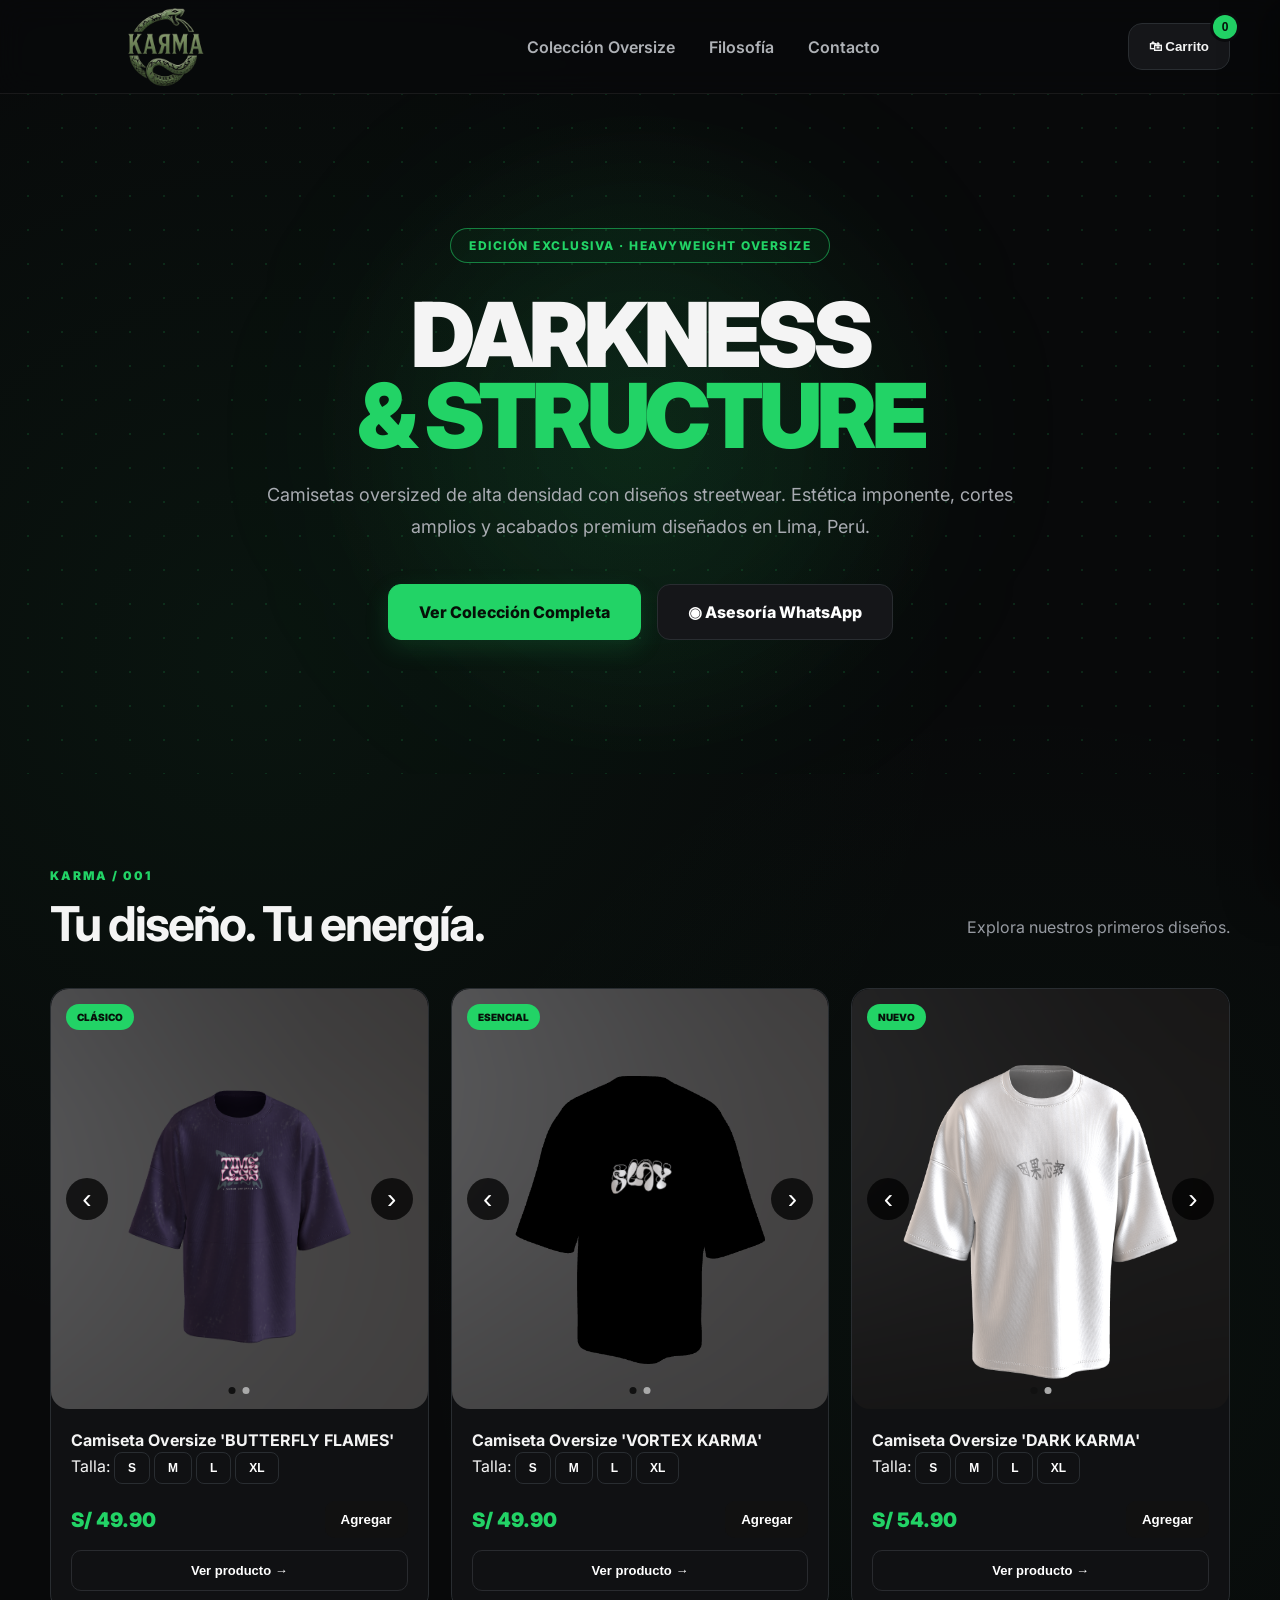
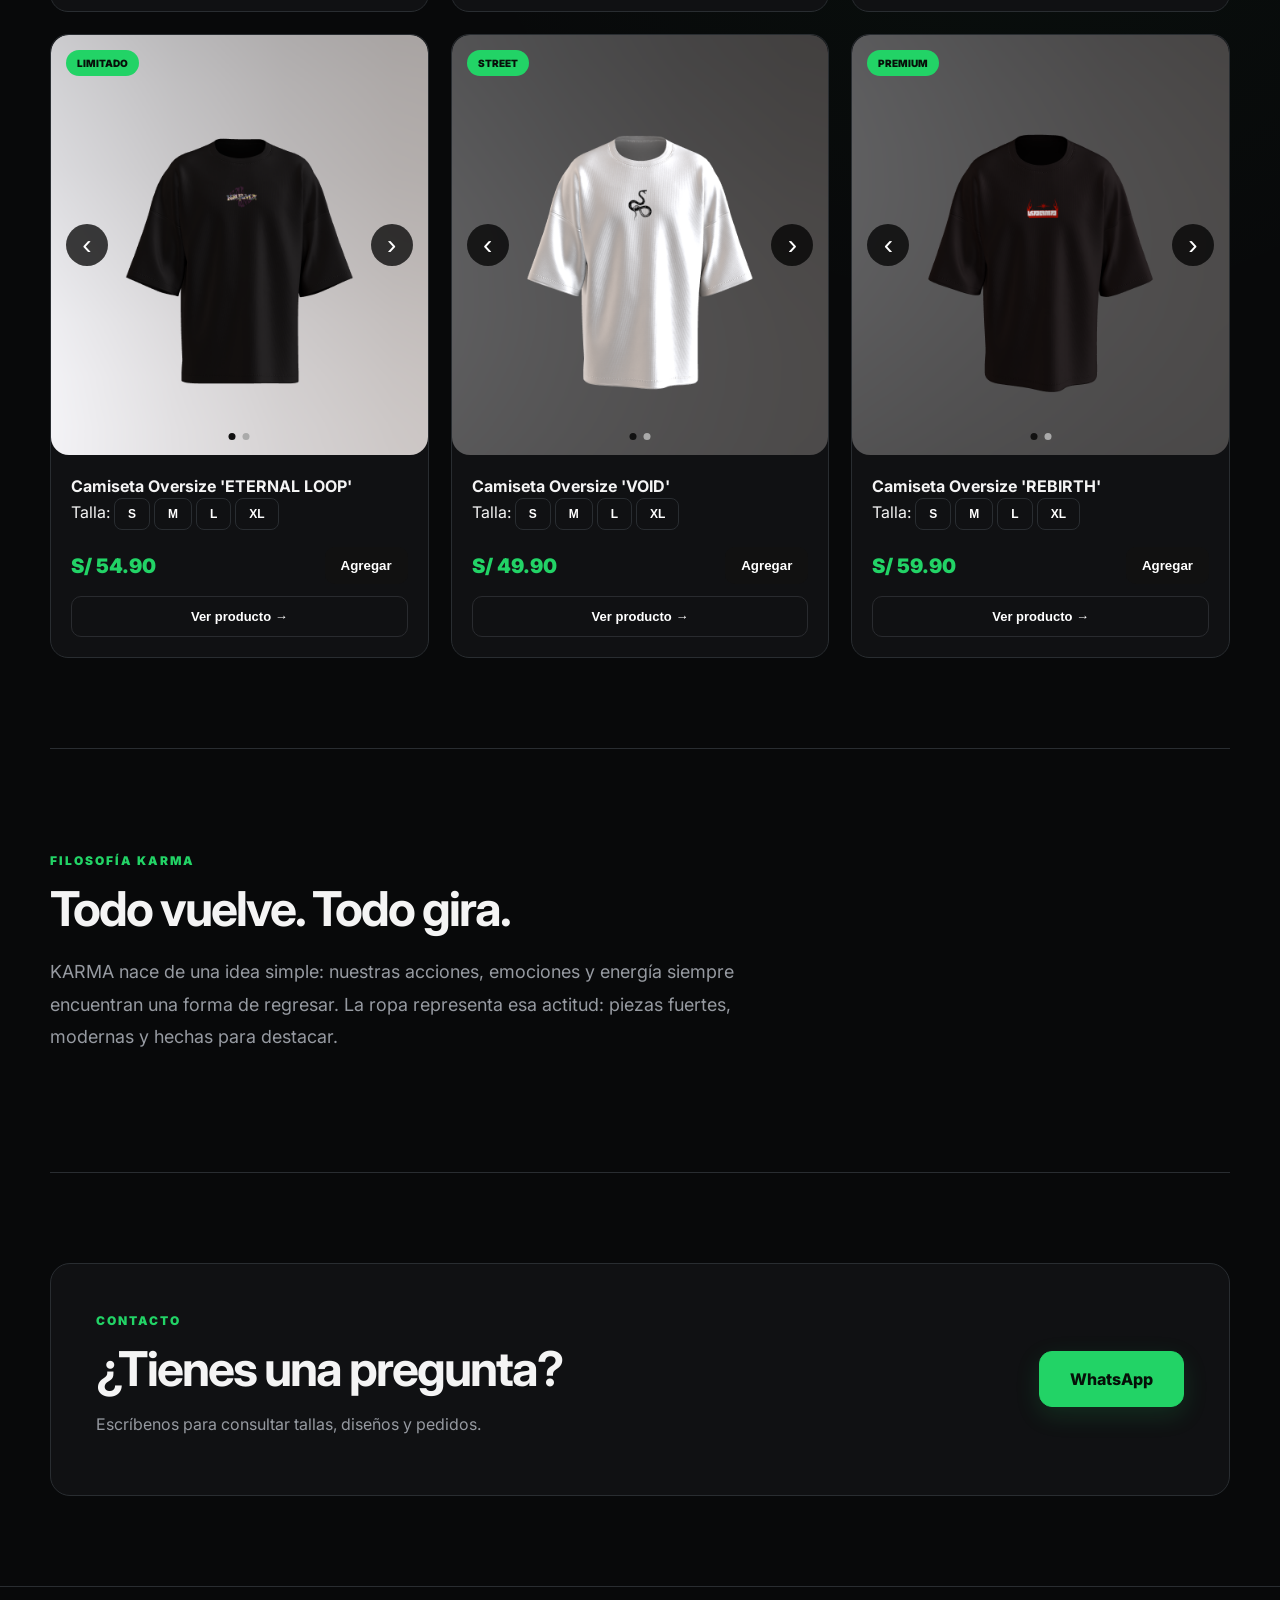
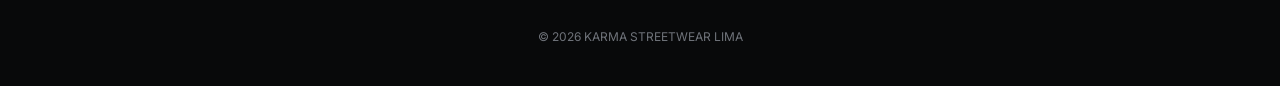
==== commit 1c87e606: "Add files via upload" ====
--- a/index.html
+++ b/index.html
@@ -79,7 +79,7 @@
         <h2>¿Tienes una pregunta?</h2>
         <p>Escríbenos para consultar tallas, diseños y pedidos.</p>
       </div>
-      <a class="btn btn-primary" href="https://wa.me/51938746323" target="_blank" rel="noopener">
+      <a class="btn btn-primary" href="https://wa.me/51999999999" target="_blank" rel="noopener">
         WhatsApp
       </a>
     </section>
@@ -101,16 +101,6 @@
   </aside>
 
   <div class="overlay" id="overlay"></div>
-  <div class="karma-notification" id="karmaNotification">
-  <div class="karma-notification-icon">!</div>
-
-  <div>
-    <strong id="karmaNotificationTitle">Selecciona una talla</strong>
-    <span id="karmaNotificationText">
-      Elige una talla antes de continuar.
-    </span>
-  </div>
-</div>
 <!-- VISOR DE PRODUCTO -->
 <div class="product-modal" id="productModal">
 
@@ -205,11 +195,4 @@
 
   <script src="script.js"></script>
 </body>
-
-<div class="page-loader" id="pageLoader">
-  <div class="loader-logo">
-    <img src="assets/logo-karma.png" alt="KAЯMA">
-  </div>
-</div>
-
 </html>
--- a/styles.css
+++ b/styles.css
@@ -116,51 +116,33 @@
 }
 
 .hero {
-  min-height: 720px;
+  min-height: 680px;
   display: flex;
   flex-direction: column;
   justify-content: center;
   align-items: center;
   text-align: center;
-  padding: 110px 24px;
+  padding: 100px 24px;
   position: relative;
   overflow: hidden;
 
-  background:
-    radial-gradient(
-      circle at 50% 45%,
-      rgba(34, 211, 102, 0.10),
-      transparent 38%
-    ),
-    #080909;
-
-  isolation: isolate;
+  background-image:
+    radial-gradient(rgba(34, 211, 102, 0.14) 1px, transparent 1px),
+    radial-gradient(circle at center, rgba(34, 211, 102, 0.08), transparent 45%);
+
+  background-size: 34px 34px, 100% 100%;
+  background-position: center;
 }
 
 .hero::before {
   content: "";
   position: absolute;
-  width: 520px;
-  height: 520px;
+  width: 500px;
+  height: 500px;
   border-radius: 50%;
-  border: 1px solid rgba(34, 211, 102, 0.10);
-  box-shadow:
-    0 0 80px rgba(34, 211, 102, 0.05);
+  background: rgba(34, 211, 102, 0.06);
+  filter: blur(100px);
   pointer-events: none;
-}
-
-.hero::after {
-  content: "";
-  position: absolute;
-  inset: 0;
-  background:
-    linear-gradient(
-      180deg,
-      rgba(0, 0, 0, 0.05),
-      rgba(0, 0, 0, 0.65)
-    );
-  pointer-events: none;
-  z-index: -1;
 }
 
 .hero > * {
@@ -169,72 +151,51 @@
 }
 
 .hero-badge {
-  padding: 10px 18px;
-  border: 1px solid rgba(34, 211, 102, 0.35);
-  border-radius: 999px;
-  color: #b7ffc9;
-  background: rgba(34, 211, 102, 0.035);
-  font-size: 11px;
+  padding: 9px 18px;
+  border: 1px solid rgba(34, 211, 102, 0.55);
+  border-radius: 30px;
+  color: var(--green);
+  background: rgba(34, 211, 102, 0.04);
+  font-size: 12px;
   font-weight: 800;
-  letter-spacing: 2px;
-  text-transform: uppercase;
-  box-shadow: 0 0 30px rgba(34, 211, 102, 0.04);
-  transition: transform 0.25s ease, border-color 0.25s ease;
+  letter-spacing: 1.5px;
+  transition: transform 0.25s ease, background 0.25s ease;
 }
 
 .hero-badge:hover {
   transform: translateY(-2px);
-  border-color: rgba(34, 211, 102, 0.65);
+  background: rgba(34, 211, 102, 0.09);
 }
 
 .hero h1 {
-  margin: 32px 0 24px;
-  max-width: 1100px;
-  font-size: clamp(54px, 8vw, 118px);
-  line-height: 0.86;
-  letter-spacing: -6px;
+  margin: 32px 0 22px;
+  font-size: clamp(54px, 7vw, 104px);
+  line-height: 0.9;
+  letter-spacing: -5px;
   font-weight: 950;
   text-transform: uppercase;
-  text-wrap: balance;
 }
 
 .hero h1 span {
+  color: var(--green);
   display: block;
-  margin-top: 8px;
-  color: #22d366;
-  font-size: 0.62em;
-  font-weight: 700;
-  letter-spacing: -2px;
 }
 
 .hero p {
-  max-width: 620px;
-  margin: 0 auto;
+  max-width: 780px;
+  margin: 0;
   color: #a8abb1;
-  font-size: 16px;
-  line-height: 1.7;
-  font-weight: 400;
-  letter-spacing: 0.01em;
+  font-size: 18px;
+  line-height: 1.8;
 }
 
 .hero-actions {
   display: flex;
-  gap: 14px;
-  margin-top: 42px;
+  gap: 16px;
+  margin-top: 40px;
   flex-wrap: wrap;
   justify-content: center;
 }
-
-.hero-actions .btn {
-  min-width: 220px;
-  min-height: 58px;
-  padding: 0 28px;
-  border-radius: 999px;
-  font-size: 13px;
-  letter-spacing: 0.04em;
-  text-transform: uppercase;
-}
-
 .btn {
   display: inline-flex;
   align-items: center;
@@ -280,18 +241,14 @@
   margin: 0 auto;
 }
 
-.collection {
-  padding: 120px 0;
-}
+.collection { padding: 90px 0; }
 
 .section-heading {
   display: flex;
   justify-content: space-between;
   align-items: end;
   gap: 30px;
-  margin-bottom: 42px;
-  padding-bottom: 24px;
-  border-bottom: 1px solid var(--line);
+  margin-bottom: 35px;
 }
 
 .eyebrow {
@@ -307,14 +264,7 @@
   letter-spacing: -2px;
 }
 
-.section-heading p {
-  max-width: 260px;
-  margin: 0;
-  color: #777b82;
-  font-size: 13px;
-  line-height: 1.6;
-  letter-spacing: 0.02em;
-}
+.section-heading p { color: var(--muted); }
 
 .products {
   display: grid;
@@ -327,18 +277,12 @@
   background: var(--surface);
   border: 1px solid var(--line);
   border-radius: 18px;
-  transition:
-    transform 0.35s ease,
-    box-shadow 0.35s ease,
-    border-color 0.35s ease;
+  transition: transform 0.25s ease, box-shadow 0.25s ease;
 }
 
 .product:hover {
-  transform: translateY(-7px);
-  border-color: #34373c;
-  box-shadow:
-    0 24px 55px rgba(0, 0, 0, 0.22),
-    0 0 0 1px rgba(34, 211, 102, 0.04);
+  transform: translateY(-6px);
+  box-shadow: 0 18px 40px rgba(0, 0, 0, 0.12);
 }
 
 .product-image {
@@ -427,86 +371,60 @@
   font-weight: 900;
 }
 
-.product-info {
-  padding: 22px 20px 20px;
-}
+.product-info { padding: 20px; }
 
 .product-info h3 {
   margin: 0;
-  max-width: 280px;
-  font-size: 15px;
+  font-size: 16px;
   line-height: 1.45;
+}
+
+.product-meta {
+  display: flex;
+  justify-content: space-between;
+  align-items: center;
+  margin-top: 17px;
+}
+
+.price {
+  color: var(--green);
+  font-size: 20px;
+  font-weight: 900;
+}
+
+.add {
+  border: 0;
+  border-radius: 10px;
+  background: #111;
+  color: white;
+  padding: 11px 16px;
   font-weight: 800;
-  letter-spacing: -0.01em;
-}
-
-.product-meta {
-  display: flex;
-  justify-content: space-between;
-  align-items: center;
-  margin-top: 22px;
-  padding-top: 16px;
-  border-top: 1px solid var(--line);
-}
-
-.price {
-  color: #f2f2f2;
-  font-size: 19px;
-  font-weight: 800;
-  letter-spacing: -0.02em;
-}
-
-.add {
-  border: 1px solid #303238;
-  border-radius: 999px;
-  background: #151619;
-  color: white;
-  padding: 11px 18px;
-  font-size: 12px;
-  font-weight: 800;
-  letter-spacing: 0.04em;
-  text-transform: uppercase;
-  cursor: pointer;
-  transition:
-    transform 0.25s ease,
-    background 0.25s ease,
-    border-color 0.25s ease,
-    color 0.25s ease;
+  cursor: pointer;
+  transition: all 0.2s ease;
 }
 
 .add:hover {
-  background: var(--green);
-  border-color: var(--green);
-  color: #061008;
-  transform: translateY(-2px);
+  background: #333;
+  transform: scale(1.04);
 }
 
 .add:active {
-  transform: translateY(0) scale(0.97);
-}
+  transform: scale(0.97);
+}
+
+.add:hover { background: var(--green); color: #061008; }
 
 .philosophy {
-  padding: 140px 0;
+  padding: 100px 0;
   border-top: 1px solid var(--line);
   border-bottom: 1px solid var(--line);
 }
 
-.philosophy h2 {
-  max-width: 850px;
-  margin-top: 14px;
-  font-size: clamp(42px, 6vw, 76px);
-  line-height: 0.95;
-  letter-spacing: -4px;
-  font-weight: 900;
-}
-
 .philosophy p {
-  max-width: 680px;
-  margin-top: 28px;
-  color: #858990;
-  font-size: 16px;
-  line-height: 1.9;
-  letter-spacing: 0.01em;
+  max-width: 760px;
+  color: var(--muted);
+  font-size: 18px;
+  line-height: 1.8;
 }
 
 .contact {
@@ -1023,51 +941,8 @@
   align-items: center;
   justify-content: center;
   background: #e5e5e5;
-  border-radius: 22px;
+  border-radius: 18px;
   overflow: hidden;
-  position: relative;
-  border: 1px solid rgba(255, 255, 255, 0.06);
-  box-shadow:
-    0 30px 80px rgba(0, 0, 0, 0.35),
-    0 0 60px rgba(34, 211, 102, 0.025);
-}
-
-.product-detail-image::after {
-  content: "";
-  position: absolute;
-  inset: 0;
-  pointer-events: none;
-  background:
-    linear-gradient(
-      180deg,
-      rgba(0, 0, 0, 0.02),
-      rgba(0, 0, 0, 0.12)
-    );
-}
-
-.product-detail-gallery {
-  position: relative;
-  width: 100%;
-  height: 100%;
-  display: flex;
-  align-items: center;
-  justify-content: center;
-  overflow: hidden;
-}
-
-.product-detail-gallery img {
-  width: 100%;
-  height: 100%;
-  object-fit: cover;
-  object-position: center;
-  display: block;
-  cursor: crosshair;
-  transition: transform 0.15s ease;
-  transform-origin: center center;
-}
-
-.product-detail-gallery:hover img {
-  transform: scale(1.025);
 }
 
 .product-detail-image img {
@@ -1212,58 +1087,41 @@
   box-shadow: 0 0 0 1px var(--green);
 }
 
-/* =========================
-   FICHA TÉCNICA PREMIUM
-========================= */
-
 .product-details-extra {
-  margin-top: 40px;
-  padding-top: 28px;
-  border-top: 1px solid var(--line);
+  margin-top: 35px;
+  padding-top: 25px;
+  border-top: 1px solid #292b2f;
 }
 
 .product-details-extra h3 {
-  margin: 0 0 20px;
-  color: #f4f4f4;
-  font-size: 11px;
+  margin: 0 0 18px;
+  font-size: 13px;
+  letter-spacing: 1.5px;
   font-weight: 900;
-  letter-spacing: 2.5px;
-  text-transform: uppercase;
+  color: var(--green);
 }
 
 .product-details-extra ul {
   list-style: none;
   padding: 0;
   margin: 0;
-  border-top: 1px solid #292b2f;
 }
 
 .product-details-extra li {
   position: relative;
-  display: flex;
-  align-items: center;
-  min-height: 52px;
-  padding: 0 4px;
-  border-bottom: 1px solid #292b2f;
+  padding: 9px 0 9px 20px;
   color: #a8abb1;
-  font-size: 13px;
+  font-size: 14px;
   line-height: 1.5;
-  transition:
-    color 0.2s ease,
-    padding-left 0.2s ease;
 }
 
 .product-details-extra li::before {
-  content: "↳";
-  margin-right: 12px;
+  content: "•";
+  position: absolute;
+  left: 0;
   color: var(--green);
-  font-size: 14px;
+  font-size: 18px;
   font-weight: 900;
-}
-
-.product-details-extra li:hover {
-  padding-left: 7px;
-  color: #f4f4f4;
 }
 
 .payment-modal {
@@ -1432,655 +1290,4 @@
 .customer-data textarea {
   min-height: 80px;
   resize: vertical;
-}
-
-.page-loader {
-  position: fixed;
-  inset: 0;
-  z-index: 9999;
-  display: flex;
-  align-items: center;
-  justify-content: center;
-  background: #050606;
-  opacity: 1;
-  visibility: visible;
-}
-
-.loader-logo {
-  position: relative;
-  width: 260px;
-  display: flex;
-  align-items: center;
-  justify-content: center;
-}
-
-.loader-logo::before {
-  content: "";
-  position: absolute;
-  width: 220px;
-  height: 220px;
-  border-radius: 50%;
-  background: rgba(34, 211, 102, 0.18);
-  filter: blur(55px);
-  animation: loaderGlow 1.8s ease-in-out infinite alternate;
-}
-
-.loader-logo img {
-  position: relative;
-  z-index: 1;
-  width: 100%;
-  height: auto;
-  object-fit: contain;
-  filter:
-    drop-shadow(0 0 8px rgba(34, 211, 102, 0.45))
-    drop-shadow(0 0 28px rgba(34, 211, 102, 0.25));
-  animation: loaderPulse 1.8s ease-in-out infinite alternate;
-}
-
-@keyframes loaderGlow {
-  from {
-    transform: scale(0.85);
-    opacity: 0.45;
-  }
-
-  to {
-    transform: scale(1.08);
-    opacity: 0.85;
-  }
-}
-
-@keyframes loaderPulse {
-  from {
-    transform: scale(0.96);
-    filter:
-      drop-shadow(0 0 6px rgba(34, 211, 102, 0.35))
-      drop-shadow(0 0 18px rgba(34, 211, 102, 0.18));
-  }
-
-  to {
-    transform: scale(1.03);
-    filter:
-      drop-shadow(0 0 12px rgba(34, 211, 102, 0.65))
-      drop-shadow(0 0 35px rgba(34, 211, 102, 0.35));
-  }
-}
-
-.product-page-intro {
-  position: fixed;
-  inset: 0;
-  z-index: 9998;
-  background: #050606;
-  pointer-events: none;
-  animation: productPageReveal 0.9s ease forwards;
-}
-
-@keyframes productPageReveal {
-  0% {
-    opacity: 1;
-  }
-
-  100% {
-    opacity: 0;
-    visibility: hidden;
-  }
-}
-
-.product-page {
-  width: min(1180px, calc(100% - 48px));
-  margin: 0 auto;
-  padding: 80px 0 120px;
-}
-
-.product-detail {
-  display: grid;
-  grid-template-columns: minmax(0, 1.15fr) minmax(360px, 0.85fr);
-  gap: 70px;
-  align-items: start;
-}
-
-.product-detail-info {
-  padding-top: 35px;
-  position: sticky;
-  top: 125px;
-}
-
-.product-detail-info .eyebrow {
-  display: inline-block;
-  margin-bottom: 18px;
-  font-size: 11px;
-  letter-spacing: 2.5px;
-}
-
-.product-detail-info h1 {
-  margin: 0;
-  max-width: 620px;
-  font-size: clamp(42px, 5vw, 72px);
-  line-height: 0.95;
-  letter-spacing: -4px;
-  font-weight: 900;
-  text-transform: uppercase;
-}
-
-.product-detail-price {
-  margin-top: 24px;
-  color: var(--green);
-  font-size: 25px;
-  font-weight: 900;
-  letter-spacing: -0.5px;
-}
-
-.product-description {
-  max-width: 520px;
-  margin: 25px 0 0;
-  color: #969aa1;
-  font-size: 15px;
-  line-height: 1.8;
-}
-
-.detail-section {
-  margin-top: 32px;
-  padding-top: 25px;
-  border-top: 1px solid var(--line);
-}
-
-.detail-section > span {
-  display: block;
-  color: #f4f4f4;
-  font-size: 12px;
-  font-weight: 900;
-  letter-spacing: 1.5px;
-  text-transform: uppercase;
-}
-
-/* =========================
-   BOTONES PRODUCTO PREMIUM
-========================= */
-
-.product-detail-add,
-.product-detail-whatsapp {
-  width: 100%;
-  min-height: 58px;
-  margin-top: 18px;
-  border-radius: 12px;
-  font-size: 12px;
-  font-weight: 900;
-  letter-spacing: 1.2px;
-  text-transform: uppercase;
-  transition:
-    transform 0.25s ease,
-    box-shadow 0.25s ease,
-    background 0.25s ease,
-    border-color 0.25s ease;
-}
-
-/* AGREGAR AL CARRITO */
-
-.product-detail-add {
-  background: var(--green);
-  color: #061008;
-  border: 1px solid var(--green);
-  box-shadow:
-    0 12px 30px rgba(34, 211, 102, 0.14);
-}
-
-.product-detail-add:hover {
-  background: #39e67a;
-  border-color: #39e67a;
-  transform: translateY(-3px);
-  box-shadow:
-    0 16px 38px rgba(34, 211, 102, 0.22);
-}
-
-.product-detail-add:active {
-  transform: translateY(0) scale(0.98);
-}
-
-
-/* WHATSAPP */
-
-.product-detail-whatsapp {
-  background: #151619;
-  color: #f4f4f4;
-  border: 1px solid #303238;
-}
-
-.product-detail-whatsapp:hover {
-  background: #1d1f22;
-  border-color: var(--green);
-  color: var(--green);
-  transform: translateY(-3px);
-  box-shadow:
-    0 12px 30px rgba(0, 0, 0, 0.25);
-}
-
-.product-detail-whatsapp:active {
-  transform: translateY(0) scale(0.98);
-}
-
-/* =========================
-   NAVEGACIÓN DE PRODUCTOS
-========================= */
-
-.product-navigation {
-  margin-top: 90px;
-  padding-top: 25px;
-  border-top: 1px solid var(--line);
-
-  display: grid;
-  grid-template-columns: 1fr auto 1fr;
-  align-items: center;
-  gap: 25px;
-}
-
-.product-navigation a {
-  color: #a8abb1;
-  font-size: 12px;
-  font-weight: 800;
-  letter-spacing: 0.8px;
-  text-transform: uppercase;
-
-  transition:
-    color 0.25s ease,
-    transform 0.25s ease;
-}
-
-.product-navigation a:first-child:hover {
-  color: var(--green);
-  transform: translateX(-4px);
-}
-
-.product-navigation a:last-child {
-  text-align: right;
-}
-
-.product-navigation a:last-child:hover {
-  color: var(--green);
-  transform: translateX(4px);
-}
-
-.product-navigation span {
-  color: #555960;
-  font-size: 10px;
-  font-weight: 900;
-  letter-spacing: 2px;
-  text-transform: uppercase;
-  text-align: center;
-}
-
-/* =========================
-   KAЯMA NOTIFICATION FINAL
-========================= */
-
-.karma-notification {
-  position: fixed !important;
-  top: 110px !important;
-  right: 30px !important;
-
-  z-index: 999999 !important;
-
-  width: 370px !important;
-  min-height: 78px !important;
-
-  display: flex !important;
-  align-items: center !important;
-  gap: 16px !important;
-
-  padding: 18px 20px !important;
-
-  background: #0c0e0f !important;
-
-  border: 1px solid #303438 !important;
-  border-left: 4px solid #22d366 !important;
-  border-radius: 14px !important;
-
-  box-shadow:
-    0 20px 60px rgba(0,0,0,.65),
-    0 0 35px rgba(34,211,102,.12) !important;
-
-  opacity: 0 !important;
-  visibility: hidden !important;
-
-  transform: translateX(50px) !important;
-
-  transition:
-    opacity .35s ease,
-    transform .35s ease,
-    visibility .35s ease !important;
-
-  overflow: hidden !important;
-}
-
-.karma-notification.show {
-  opacity: 1 !important;
-  visibility: visible !important;
-
-  transform: translateX(0) !important;
-}
-
-
-/* ICONO */
-
-.karma-notification-icon {
-  width: 42px !important;
-  height: 42px !important;
-
-  min-width: 42px !important;
-
-  display: flex !important;
-  align-items: center !important;
-  justify-content: center !important;
-
-  border-radius: 50% !important;
-
-  background: #101f17 !important;
-  border: 1px solid #22d366 !important;
-
-  color: #22d366 !important;
-
-  font-size: 17px !important;
-  font-weight: 900 !important;
-
-  box-shadow:
-    0 0 18px rgba(34,211,102,.15) !important;
-}
-
-
-/* TEXTO */
-
-.karma-notification strong {
-  display: block !important;
-
-  margin: 0 0 5px 0 !important;
-
-  color: #ffffff !important;
-
-  font-family: "Inter", Arial, sans-serif !important;
-
-  font-size: 12px !important;
-  font-weight: 900 !important;
-
-  letter-spacing: 1.8px !important;
-
-  text-transform: uppercase !important;
-}
-
-.karma-notification span {
-  display: block !important;
-
-  color: #8f949b !important;
-
-  font-family: "Inter", Arial, sans-serif !important;
-
-  font-size: 12px !important;
-  font-weight: 500 !important;
-
-  line-height: 1.5 !important;
-}
-
-
-/* BARRA INFERIOR */
-
-.karma-notification::after {
-  content: "" !important;
-
-  position: absolute !important;
-
-  left: 0 !important;
-  bottom: 0 !important;
-
-  width: 100% !important;
-  height: 2px !important;
-
-  background: #22d366 !important;
-
-  transform-origin: left !important;
-  transform: scaleX(0) !important;
-}
-
-.karma-notification.show::after {
-  animation: karmaProgress 2.8s linear forwards !important;
-}
-
-@keyframes karmaProgress {
-
-  from {
-    transform: scaleX(0);
-  }
-
-  to {
-    transform: scaleX(1);
-  }
-
-}
-
-
-/* =========================
-   MOBILE
-========================= */
-
-@media (max-width: 700px) {
-
-  .karma-notification {
-    top: 90px !important;
-
-    left: 15px !important;
-    right: 15px !important;
-
-    width: auto !important;
-
-    min-height: 74px !important;
-
-    transform: translateY(-25px) !important;
-  }
-
-  .karma-notification.show {
-    transform: translateY(0) !important;
-  }
-
-  .karma-notification-icon {
-    width: 38px !important;
-    height: 38px !important;
-
-    min-width: 38px !important;
-  }
-
-}
-
-/* =========================
-   COLORES DEL PRODUCTO
-========================= */
-
-.detail-colors {
-  display: flex;
-  flex-direction: column;
-  gap: 9px;
-  margin-top: 14px;
-}
-
-.color-option {
-  width: 100%;
-  min-height: 52px;
-
-  display: flex;
-  align-items: center;
-  gap: 12px;
-
-  padding: 0 15px;
-
-  border: 1px solid #292d31;
-  border-radius: 10px;
-
-  background: #101113;
-  color: #aeb1b6;
-
-  font-family: "Inter", Arial, sans-serif;
-  font-size: 12px;
-  font-weight: 800;
-
-  text-align: left;
-  cursor: pointer;
-
-  transition:
-    border-color .2s ease,
-    background .2s ease,
-    color .2s ease,
-    transform .2s ease;
-}
-
-.color-option:hover {
-  border-color: #22d366;
-  color: #ffffff;
-  transform: translateX(3px);
-}
-
-.color-option.selected {
-  border-color: #22d366;
-  background: rgba(34, 211, 102, 0.08);
-  color: #ffffff;
-
-  box-shadow:
-    0 0 0 1px rgba(34, 211, 102, 0.25);
-}
-
-.color-circle {
-  width: 24px;
-  height: 24px;
-
-  flex-shrink: 0;
-
-  border-radius: 50%;
-
-  border: 2px solid #44484d;
-
-  box-shadow:
-    inset 0 0 0 1px rgba(0,0,0,.15);
-}
-
-.color-black {
-  background: #080808;
-}
-
-.color-white {
-  background: #ffffff;
-  border-color: #70747a;
-}
-
-.color-beige {
-  background: #d8c3a5;
-}
-
-.color-karma {
-  background: #22d366;
-  border-color: #22d366;
-
-  box-shadow:
-    0 0 12px rgba(34, 211, 102, 0.35);
-}
-
-.product-colors {
-  display: flex;
-  align-items: center;
-  gap: 9px;
-  margin-top: 13px;
-}
-
-.product-colors > span {
-  color: #969aa1;
-  font-size: 11px;
-  font-weight: 700;
-  margin-right: 3px;
-}
-
-.store-color {
-  width: 21px;
-  height: 21px;
-
-  padding: 0;
-
-  border-radius: 50%;
-
-  border: 2px solid #3b3f43;
-
-  cursor: pointer;
-
-  transition:
-    transform .2s ease,
-    border-color .2s ease,
-    box-shadow .2s ease;
-}
-
-.store-color:hover {
-  transform: scale(1.15);
-  border-color: var(--green);
-}
-
-.store-color.selected {
-  border-color: var(--green);
-
-  box-shadow:
-    0 0 0 2px #101113,
-    0 0 0 3px var(--green);
-
-  transform: scale(1.08);
-}
-
-.store-color.color-black {
-  background: #080808;
-}
-
-.store-color.color-white {
-  background: #ffffff;
-  border-color: #70747a;
-}
-
-.store-color.color-beige {
-  background: #d8c3a5;
-}
-
-.store-color.color-karma {
-  background: #22d366;
-  border-color: #22d366;
-}
-
-/* =========================
-   CART COLOR INDICATOR
-========================= */
-
-.cart-color {
-  display: flex;
-  align-items: center;
-  gap: 7px;
-}
-
-.cart-color-dot {
-  width: 10px;
-  height: 10px;
-  min-width: 10px;
-
-  border-radius: 50%;
-
-  border: 1px solid #555;
-
-  display: inline-block;
-}
-
-.cart-color-dot.color-negro {
-  background: #080808;
-}
-
-.cart-color-dot.color-blanco {
-  background: #ffffff;
-  border-color: #777;
-}
-
-.cart-color-dot.color-beige {
-  background: #d8c3a5;
-}
-
-.cart-color-dot.color-verde-karma {
-  background: #22d366;
-  border-color: #22d366;
-
-  box-shadow:
-    0 0 8px rgba(34, 211, 102, 0.4);
 }
